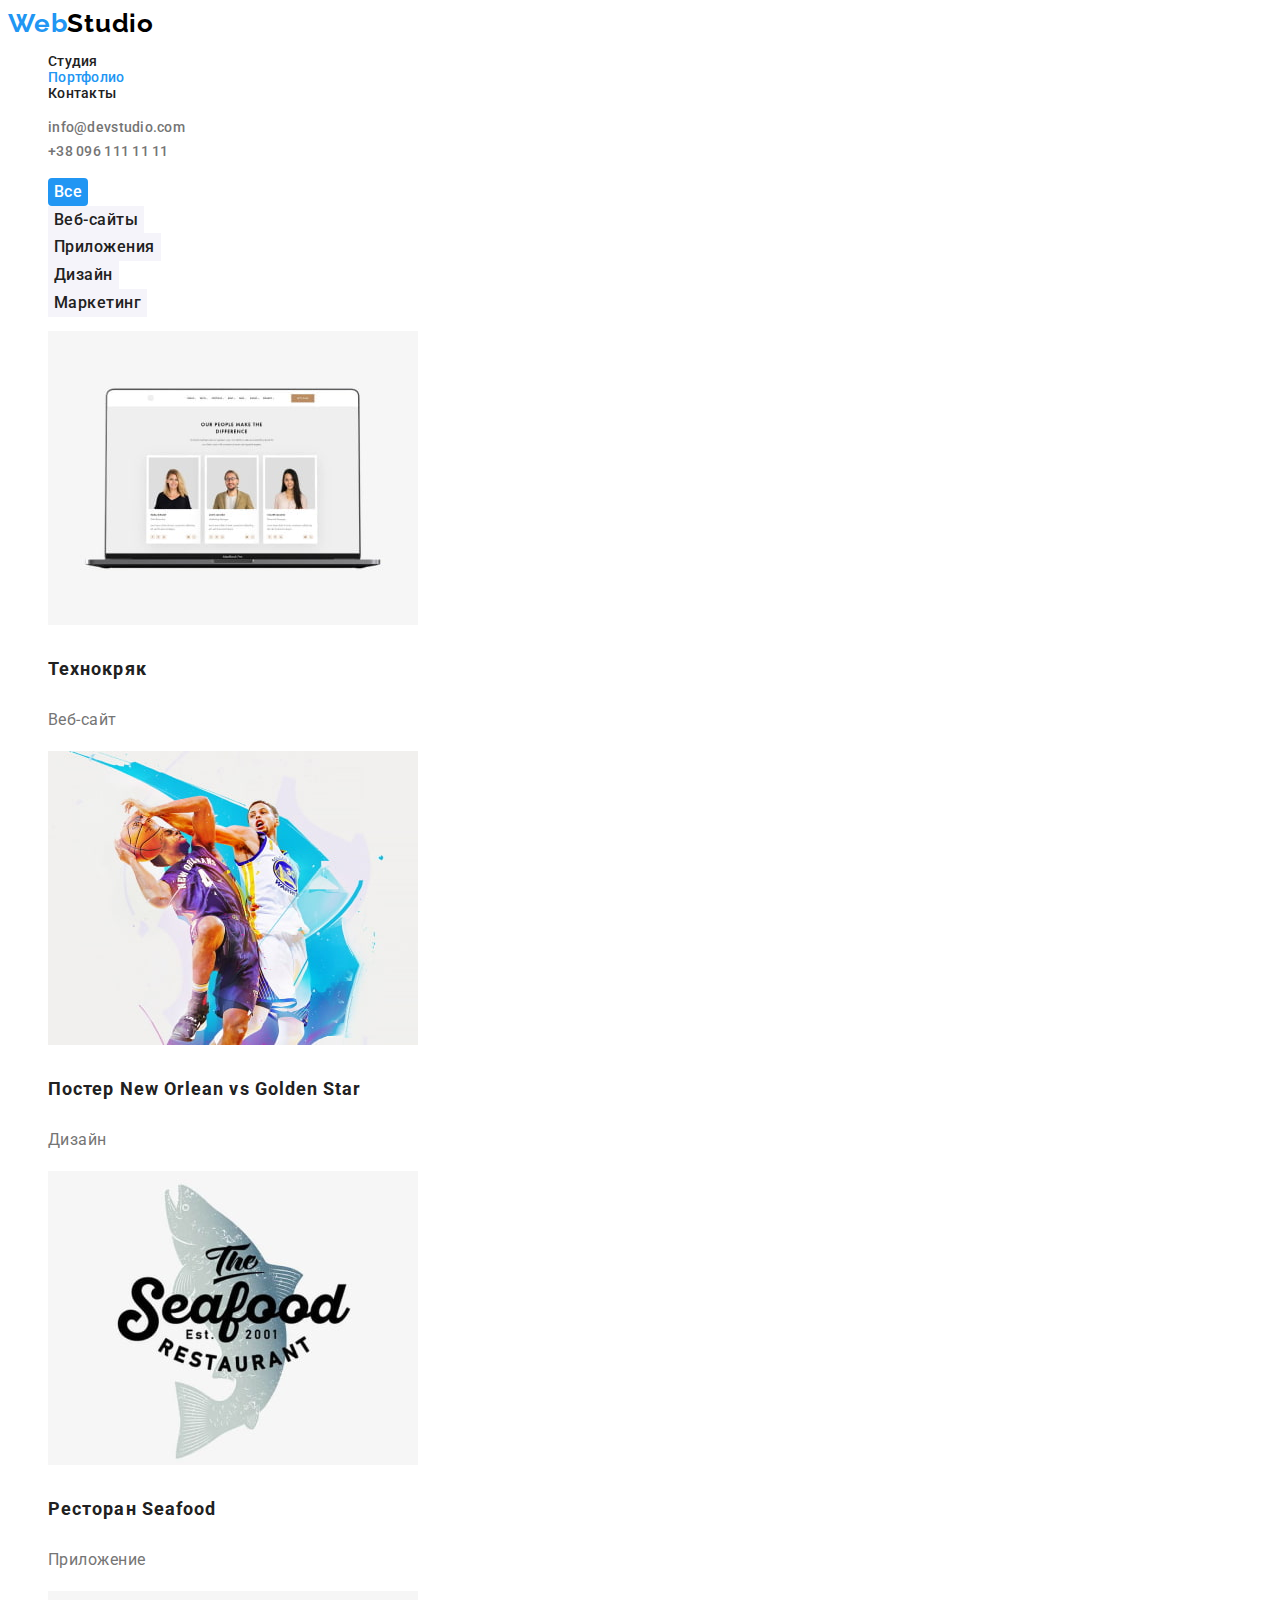
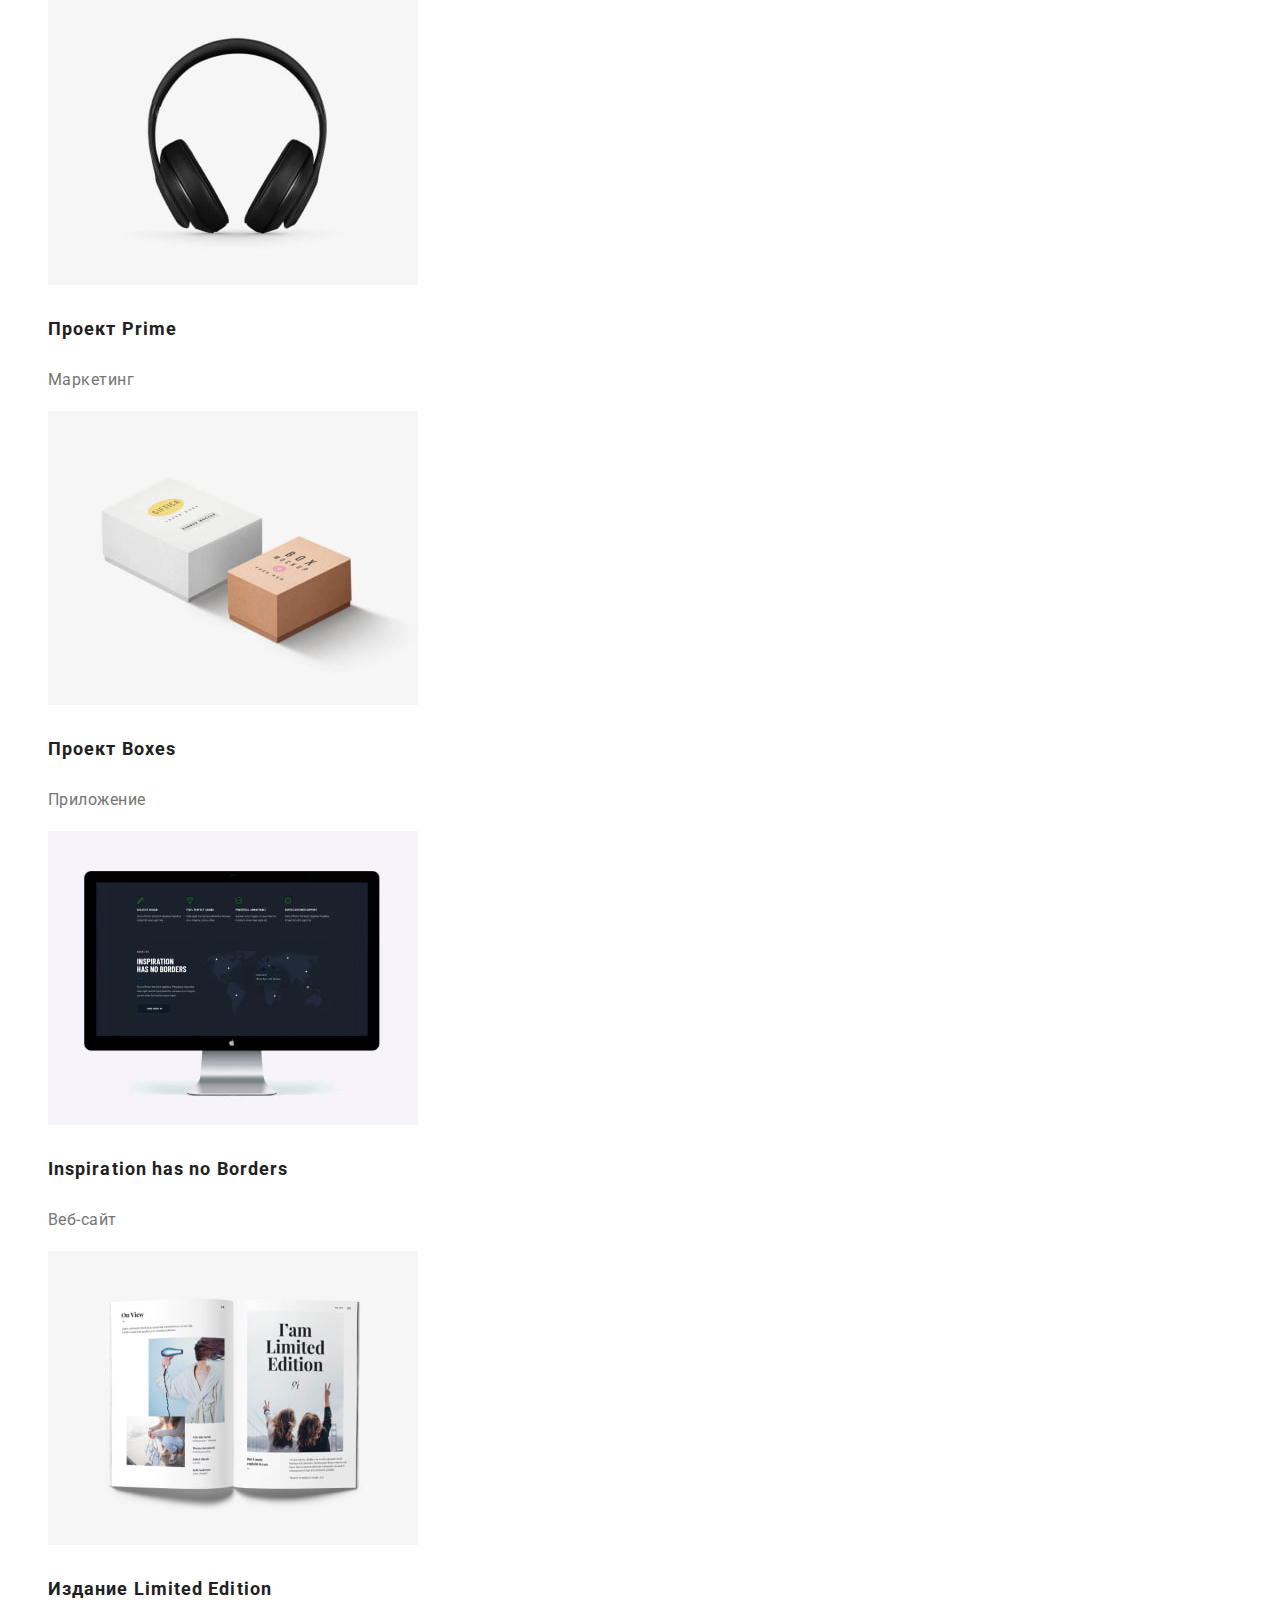
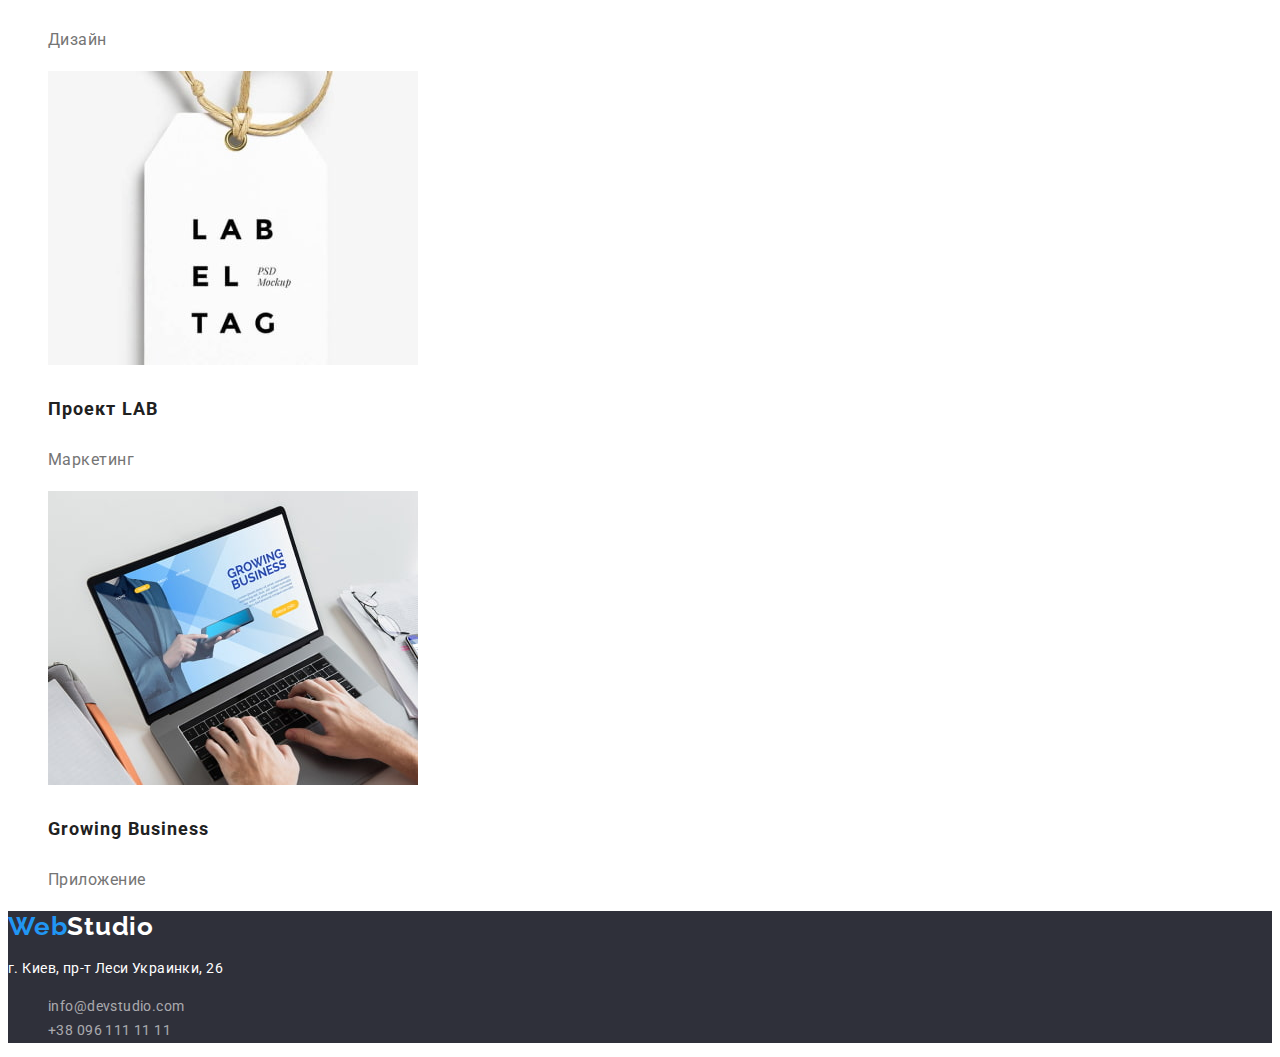
==== portfolio.html @ 09475c2e "Initial commit" ====
<!DOCTYPE html>
<html lang="ru">

<head>
    <meta charset="UTF-8" />
    <meta http-equiv="X-UA-Compatible" content="IE=edge" />
    <meta name="viewport" content="width=device-width, initial-scale=1.0" />
    <title>Portfolio</title>
    <link rel="preconnect" href="https://fonts.googleapis.com">
    <link rel="preconnect" href="https://fonts.gstatic.com" crossorigin>
    <link
        href="https://fonts.googleapis.com/css2?family=Raleway:wght@700&family=Roboto:wght@400;500;700;900&display=swap"
        rel="stylesheet">
    <link rel="stylesheet" href="./css/styles.css" />
</head>

<body>
    <!--Шапка-->
    <!--Шапка-->
    <header class="header">
        <a class="logo" href="./index.html">Web<span class="link logo-link">Studio</span> </a>
        <nav class="main-nav">
            <ul class="nav-list">
                <li class="item">
                    <a href="./index.html" class="nav-link"><span class="nav-link">Студия</span></a>
                </li>
                <li class="item"><a href="./portfolio.html" class="current nav-link">Портфолио</a></li>
                <li class="item"><a href="#address" class="link nav-link">Контакты</a></li>
            </ul>
        </nav>
        <ul class="contact-list">
            <li class="item">
                <a href="mailto:info@devstudio.com" class="mail link">info@devstudio.com</a>
            </li>
            <li class="item"><a href="tel:+380961111111" class="phone link">+38 096 111 11 11</a></li>
        </ul>
    </header>
    <main>
        <section>
            <h1 hidden>Наши проекты</h1>
            <ul>
                <li class="item"><button type="button" class="button-act button">Все</button></li>
                <li class="item"><button type="button" class="button">Веб-сайты</button></li>
                <li class="item"><button type="button" class="button">Приложения</button></li>
                <li class="item"><button type="button" class="button">Дизайн</button></li>
                <li class="item"><button type="button" class="button">Маркетинг</button></li>
            </ul>
            <ul>
                <li class="item">
                    <a href="" class="link"><img src="./images/portfolio/laptopcard1.jpg" alt="открытый ноутбук"
                            width="370" height="294" />
                        <h3 class="subject">Технокряк</h3>
                        <p class="desc">Веб-сайт</p>
                    </a>
                </li>
                <li class="item">
                    <a href="" class="link"><img src="./images/portfolio/bascket2.jpg" alt="два баскетболиста"
                            width="370" height="294" />
                        <h3 lang="en" class="subject"><span lang="ru">Постер</span> New Orlean vs Golden Star</h3>
                        <p class="desc">Дизайн</p>
                    </a>
                </li>
                <li class="item">
                    <a href="" class="link"><img src="./images/portfolio/seafood3.jpg" alt="логотип ресторана"
                            width="370" height="294" />
                        <h3 class="subject">Ресторан <span lang="en">Seafood</span></h3>
                        <p class="desc">Приложение</p>
                    </a>
                </li>
                <li class="item">
                    <a href="" class="link"><img src="./images/portfolio/headphones4.jpg" alt="черные наушники"
                            width="370" height="294" />
                        <h3 class="subject">Проект Prime</h3>
                        <p class="desc">Маркетинг</p>
                    </a>
                </li>
                <li class="item">
                    <a href="" class="link"><img src="./images/portfolio/box5.jpg" alt=" две посылки" width="370"
                            height="294" />
                        <h3 class="subject">Проект <span lang="en">Boxes</span></h3>
                        <p class="desc">Приложение</p>
                    </a>
                </li>
                <li class="item">
                    <a href="" class="link"><img src="./images/portfolio/inspiration6.jpg" alt=" монитор епл"
                            width="370" height="294" />
                        <h3 lang="en" class="subject">Inspiration has no Borders</h3>
                        <p class="desc">Веб-сайт</p>
                    </a>
                </li>
                <li class="item">
                    <a href="" class="link"><img src="./images/portfolio/book7.jpg" alt="открытая книжка" width="370"
                            height="294" />
                        <h3 class="subject">Издание <span lang="en">Limited Edition</span></h3>
                        <p class="desc">Дизайн</p>
                    </a>
                </li>
                <li class="item">
                    <a href="" class="link"><img src="./images/portfolio/labtag8.jpg" alt="бирка ЛАБ" width="370"
                            height="294" />
                        <h3 class="subject">Проект LAB</h3>
                        <p class="desc">Маркетинг</p>
                    </a>
                </li>
                <li class="item">
                    <a href="" class="link"><img src="./images/portfolio/crowing9.jpg"
                            alt="человек печатает на ноутбуке" width="370" height="294" />
                        <h3 lang="en" class="subject">Growing Business</h3>
                        <p class="desc">Приложение</p>
                    </a>
                </li>
            </ul>
        </section>
    </main>
    <!--Футер-->
    <footer class="footer">
        <a href="./index.html" class="logo">Web<span class="logo-footer">Studio</span></a>
        <address id="address">
            <p class="address">г. Киев, пр-т Леси Украинки, 26</p>
            <ul>
                <li class="item"><a href="mailto:info@devstudio.com" class="link footer-mail">info@devstudio.com</a>
                </li>
                <li class="item"><a href="tel:+380961111111" class="link footer-phone">+38 096 111 11 11</a></li>
            </ul>
        </address>
    </footer>
</body>

</html>
---- css/styles.css ----
/* color: #2196F3; */
/* color: #000000; */
/* color: #212121; */
/* white color: #FFFFFF; */
/* grey color: #757575; */
/*  background: #2F303A; */
/* footer color: rgba(255, 255, 255, 0.6); */
/* ROOOOTTT===== */
:root {
  --main-fotn: 'roboto', sans-serif;
  --secondary-font: 'raleway', sans-serif;
  --prymary-text-color: #757575;
  --title-text-color: #212121;
  --accent-color: #2196f3;
  --logo-color: #000000;
  --buuton-text-color: #ffffff;
  --main-bg-color: #e5e5e5;
  --secondary-bg-color: #2f303a;
  --our-team-bg-color: #f5f4fa;
}
body {
  font-family: var(--main-fotn);
  font-size: 14px;
  line-height: 1.71;
  letter-spacing: 0.03em;
  color: var(--prymary-text-color);
}

.link,
.nav-link {
  text-decoration: none;
  color: currentColor;
  font-family: inherit;
  font-style: normal;
}

.item {
  list-style: none;
}

/* ============Header============= */

.logo {
  font-family: var(--secondary-font);
  font-weight: 700;
  font-size: 26px;
  line-height: 1.19;
  letter-spacing: 0.03em;
  color: var(--accent-color);
  text-decoration: none;
}
.logo-link {
  color: var(--logo-color);
}

.nav-list {
  font-weight: 500;
  font-size: 14px;
  line-height: 1.14;
  letter-spacing: 0.02em;
  color: var(--title-text-color);
  list-style: none;
}

.nav-link:hover,
.nav-link:focus {
  color: var(--accent-color);
}

.current {
  color: var(--accent-color);
}

.mail {
  font-weight: 500;
  font-size: 14px;
  line-height: 1.14;
  letter-spacing: 0.02em;
  color: var(--prymary-text-color);
}
.footer-mail:hover,
.footer-mail:focus,
.mail:hover,
.mail:focus {
  color: var(--accent-color);
}

.phone {
  font-weight: 500;
  font-size: 14px;
  line-height: 1.14;
  letter-spacing: 0.02em;
  color: var(--prymary-text-color);
}
.footer-phone:hover,
.footer-phone:focus,
.phone:hover,
.phone:focus {
  color: var(--accent-color);
}
/* =================hero================ */
.hero {
  background-color: var(--secondary-bg-color);
}
.hero-title {
  color: var(--buuton-text-color);
  font-weight: 900;
  font-size: 44px;
  line-height: 1.36;
  text-align: center;
  letter-spacing: 0.06em;
  text-transform: uppercase;
}
.hero-btn,
.button,
.button-act {
  font-family: inherit;
  color: currentColor;
  cursor: pointer;
}
.hero-btn {
  background-color: var(--accent-color);
  color: var(--buuton-text-color);
  font-weight: 700;
  font-size: 16px;
  line-height: 1.88;
  display: flex;
  align-items: center;
  text-align: center;
  letter-spacing: 0.06em;
  border-radius: 4px;
  border: none;
}
.hero-btn:hover {
  background-color: #188ce8;
}
.hero-btn:focus {
  background-color: var(--accent-color);
}

/*================= Особенности============== */
.title {
  font-weight: 700;
  font-size: 14px;
  line-height: 1.14;
  letter-spacing: 0.03em;
  text-transform: uppercase;
  color: var(--title-text-color);
}
.text {
  color: var(--prymary-text-color);
}

/* ===============чем занимаемся============ */
.heading {
  font-weight: 700;
  font-size: 36px;
  line-height: 1.17;
  text-align: center;
  letter-spacing: 0.03em;
  color: var(--title-text-color);
}

/* ==============Наша команда============= */
.our-team {
  background-color: var(--our-team-bg-color);
}
.title-list {
  font-weight: 500;
  font-size: 16px;
  line-height: 1.19;
  text-align: center;
  letter-spacing: 0.03em;
  color: var(--title-text-color);
}
.text-job {
  font-size: 16px;
  line-height: 1.19;
  text-align: center;
  letter-spacing: 0.03em;
  color: var(--prymary-text-color);
}

/* Футер */
.footer {
  background-color: var(--secondary-bg-color);
}
.logo-footer {
  color: var(--buuton-text-color);
}

.address {
  color: var(--buuton-text-color);
  font-style: normal;
}

.footer-mail,
.footer-phone {
  color: rgba(255, 255, 255, 0.6);
  text-decoration: none;
}

/* ==============Портфолио кнопки=============== */

.button {
  font-weight: 500;
  font-size: 16px;
  line-height: 1.62;
  text-align: center;
  letter-spacing: 0.03em;
  color: var(--title-text-color);
  background-color: #f5f4fa;
  border-radius: inherit;
  border: inherit;
}
.button:hover,
.button:focus {
  background-color: var(--accent-color);
  color: var(--buuton-text-color);
}
.button-act {
  font-weight: 500;
  font-size: 16px;
  line-height: 1.62;
  text-align: center;
  letter-spacing: 0.03em;
  color: var(--buuton-text-color);
  background-color: #2196f3;
  border-radius: 4px;
  border: none;
}
.desc {
  font-size: 16px;
  line-height: 1.88;
  letter-spacing: 0.03em;
  color: var(--prymary-text-color);
}
.subject {
  font-weight: 700;
  font-size: 18px;
  line-height: 2;
  letter-spacing: 0.06em;
  color: var(--title-text-color);
}
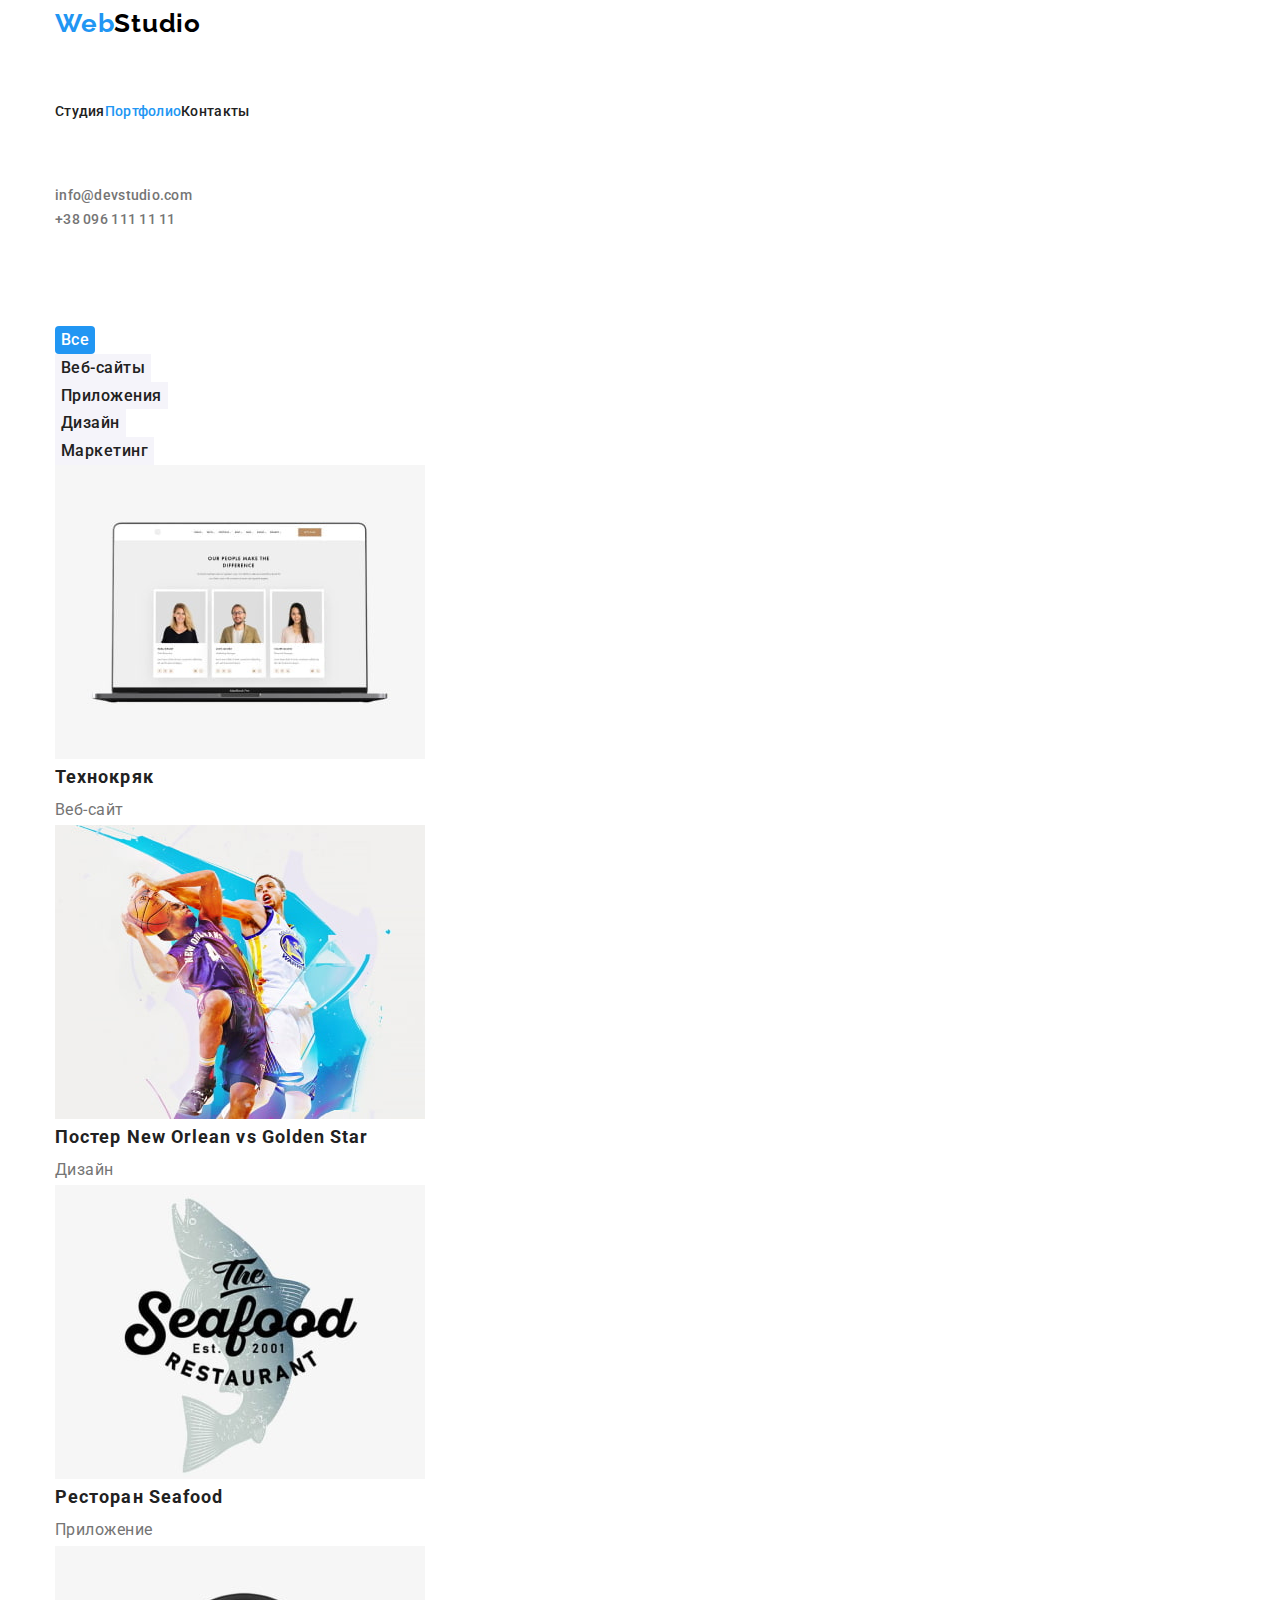
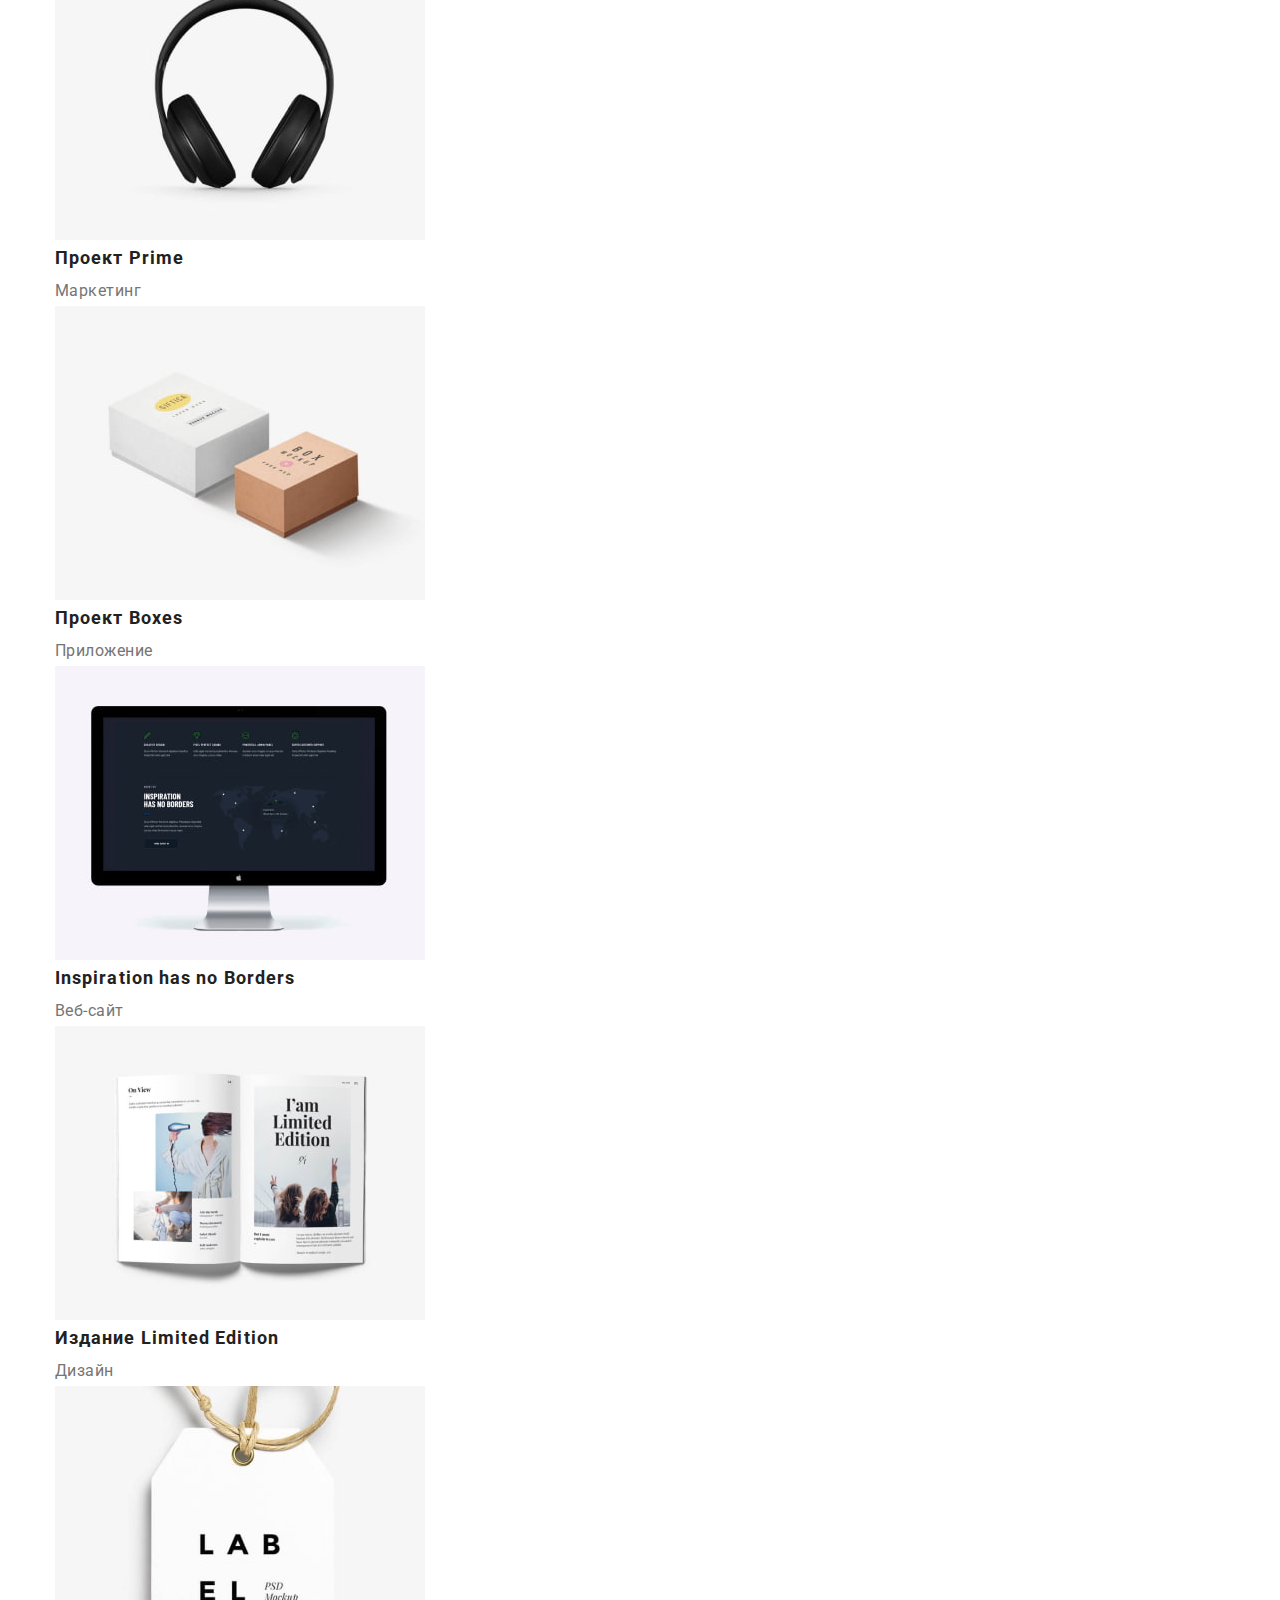
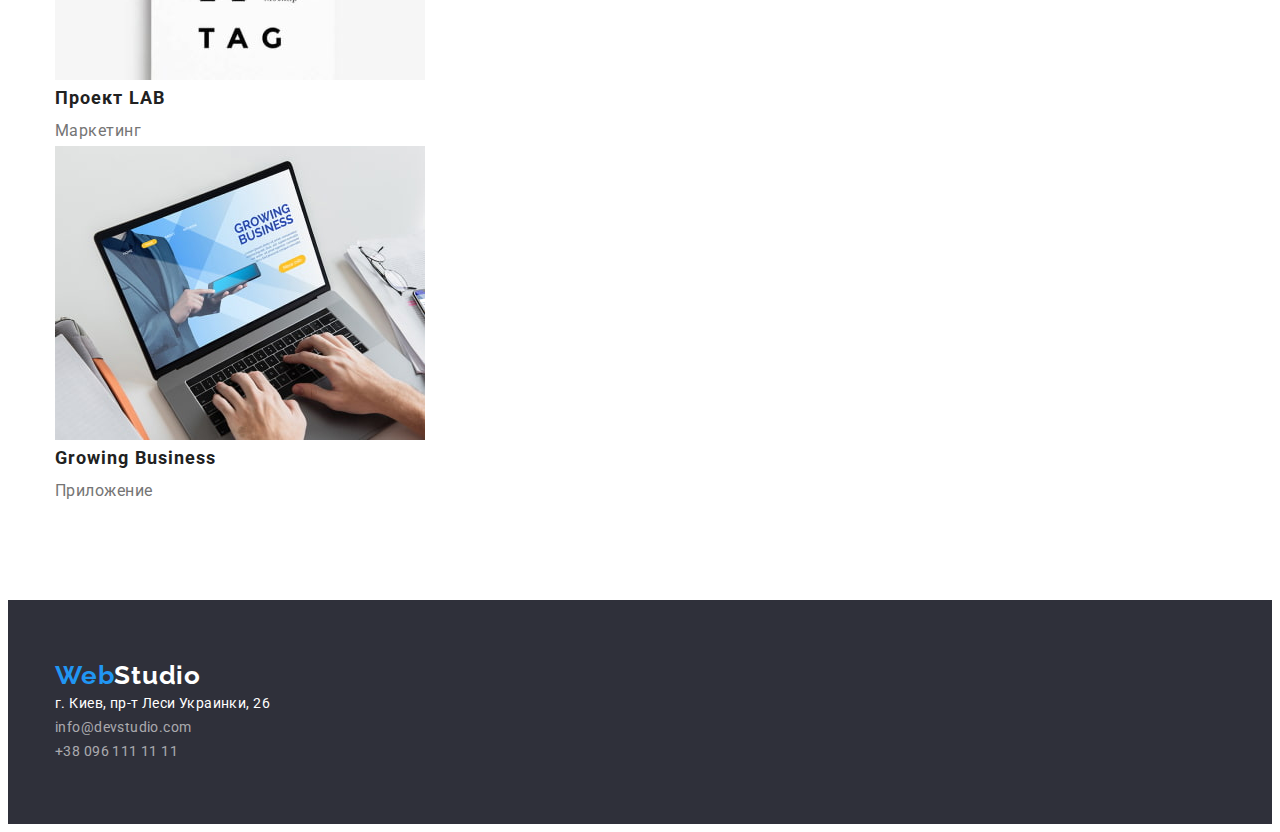
==== commit dcd3a6c7: "3дз почата" ====
--- a/portfolio.html
+++ b/portfolio.html
@@ -11,6 +11,9 @@
     <link
         href="https://fonts.googleapis.com/css2?family=Raleway:wght@700&family=Roboto:wght@400;500;700;900&display=swap"
         rel="stylesheet">
+    <link rel="stylesheet" href="https://cdnjs.cloudflare.com/ajax/libs/modern-normalize/1.1.0/modern-normalize.min.css"
+        integrity="sha512-wpPYUAdjBVSE4KJnH1VR1HeZfpl1ub8YT/NKx4PuQ5NmX2tKuGu6U/JRp5y+Y8XG2tV+wKQpNHVUX03MfMFn9Q=="
+        crossorigin="anonymous" referrerpolicy="no-referrer" />
     <link rel="stylesheet" href="./css/styles.css" />
 </head>
 
@@ -18,111 +21,117 @@
     <!--Шапка-->
     <!--Шапка-->
     <header class="header">
-        <a class="logo" href="./index.html">Web<span class="link logo-link">Studio</span> </a>
-        <nav class="main-nav">
-            <ul class="nav-list">
+        <div class="container">
+            <a class="logo" href="./index.html">Web<span class="link logo-link">Studio</span> </a>
+            <nav class="main-nav">
+                <ul class="nav-list list">
+                    <li class="item">
+                        <a href="./index.html" class="nav-link"><span class="nav-link">Студия</span></a>
+                    </li>
+                    <li class="item"><a href="./portfolio.html" class="current nav-link">Портфолио</a></li>
+                    <li class="item"><a href="#address" class="link nav-link">Контакты</a></li>
+                </ul>
+            </nav>
+            <ul class="contact-list list">
                 <li class="item">
-                    <a href="./index.html" class="nav-link"><span class="nav-link">Студия</span></a>
+                    <a href="mailto:info@devstudio.com" class="mail link">info@devstudio.com</a>
                 </li>
-                <li class="item"><a href="./portfolio.html" class="current nav-link">Портфолио</a></li>
-                <li class="item"><a href="#address" class="link nav-link">Контакты</a></li>
+                <li class="item"><a href="tel:+380961111111" class="phone link">+38 096 111 11 11</a></li>
             </ul>
-        </nav>
-        <ul class="contact-list">
-            <li class="item">
-                <a href="mailto:info@devstudio.com" class="mail link">info@devstudio.com</a>
-            </li>
-            <li class="item"><a href="tel:+380961111111" class="phone link">+38 096 111 11 11</a></li>
-        </ul>
+        </div>
     </header>
     <main>
-        <section>
-            <h1 hidden>Наши проекты</h1>
-            <ul>
-                <li class="item"><button type="button" class="button-act button">Все</button></li>
-                <li class="item"><button type="button" class="button">Веб-сайты</button></li>
-                <li class="item"><button type="button" class="button">Приложения</button></li>
-                <li class="item"><button type="button" class="button">Дизайн</button></li>
-                <li class="item"><button type="button" class="button">Маркетинг</button></li>
-            </ul>
-            <ul>
-                <li class="item">
-                    <a href="" class="link"><img src="./images/portfolio/laptopcard1.jpg" alt="открытый ноутбук"
-                            width="370" height="294" />
-                        <h3 class="subject">Технокряк</h3>
-                        <p class="desc">Веб-сайт</p>
-                    </a>
-                </li>
-                <li class="item">
-                    <a href="" class="link"><img src="./images/portfolio/bascket2.jpg" alt="два баскетболиста"
-                            width="370" height="294" />
-                        <h3 lang="en" class="subject"><span lang="ru">Постер</span> New Orlean vs Golden Star</h3>
-                        <p class="desc">Дизайн</p>
-                    </a>
-                </li>
-                <li class="item">
-                    <a href="" class="link"><img src="./images/portfolio/seafood3.jpg" alt="логотип ресторана"
-                            width="370" height="294" />
-                        <h3 class="subject">Ресторан <span lang="en">Seafood</span></h3>
-                        <p class="desc">Приложение</p>
-                    </a>
-                </li>
-                <li class="item">
-                    <a href="" class="link"><img src="./images/portfolio/headphones4.jpg" alt="черные наушники"
-                            width="370" height="294" />
-                        <h3 class="subject">Проект Prime</h3>
-                        <p class="desc">Маркетинг</p>
-                    </a>
-                </li>
-                <li class="item">
-                    <a href="" class="link"><img src="./images/portfolio/box5.jpg" alt=" две посылки" width="370"
-                            height="294" />
-                        <h3 class="subject">Проект <span lang="en">Boxes</span></h3>
-                        <p class="desc">Приложение</p>
-                    </a>
-                </li>
-                <li class="item">
-                    <a href="" class="link"><img src="./images/portfolio/inspiration6.jpg" alt=" монитор епл"
-                            width="370" height="294" />
-                        <h3 lang="en" class="subject">Inspiration has no Borders</h3>
-                        <p class="desc">Веб-сайт</p>
-                    </a>
-                </li>
-                <li class="item">
-                    <a href="" class="link"><img src="./images/portfolio/book7.jpg" alt="открытая книжка" width="370"
-                            height="294" />
-                        <h3 class="subject">Издание <span lang="en">Limited Edition</span></h3>
-                        <p class="desc">Дизайн</p>
-                    </a>
-                </li>
-                <li class="item">
-                    <a href="" class="link"><img src="./images/portfolio/labtag8.jpg" alt="бирка ЛАБ" width="370"
-                            height="294" />
-                        <h3 class="subject">Проект LAB</h3>
-                        <p class="desc">Маркетинг</p>
-                    </a>
-                </li>
-                <li class="item">
-                    <a href="" class="link"><img src="./images/portfolio/crowing9.jpg"
-                            alt="человек печатает на ноутбуке" width="370" height="294" />
-                        <h3 lang="en" class="subject">Growing Business</h3>
-                        <p class="desc">Приложение</p>
-                    </a>
-                </li>
-            </ul>
+        <section class="section">
+            <div class="container">
+                <h1 class="visually-hidden">Наши проекты</h1>
+                <ul class="list">
+                    <li class="item"><button type="button" class="button-act button">Все</button></li>
+                    <li class="item"><button type="button" class="button">Веб-сайты</button></li>
+                    <li class="item"><button type="button" class="button">Приложения</button></li>
+                    <li class="item"><button type="button" class="button">Дизайн</button></li>
+                    <li class="item"><button type="button" class="button">Маркетинг</button></li>
+                </ul>
+                <ul class="list">
+                    <li class="item">
+                        <a href="" class="link"><img src="./images/portfolio/laptopcard1.jpg" alt="открытый ноутбук"
+                                width="370" height="294" />
+                            <h3 class="subject">Технокряк</h3>
+                            <p class="desc">Веб-сайт</p>
+                        </a>
+                    </li>
+                    <li class="item">
+                        <a href="" class="link"><img src="./images/portfolio/bascket2.jpg" alt="два баскетболиста"
+                                width="370" height="294" />
+                            <h3 lang="en" class="subject"><span lang="ru">Постер</span> New Orlean vs Golden Star</h3>
+                            <p class="desc">Дизайн</p>
+                        </a>
+                    </li>
+                    <li class="item">
+                        <a href="" class="link"><img src="./images/portfolio/seafood3.jpg" alt="логотип ресторана"
+                                width="370" height="294" />
+                            <h3 class="subject">Ресторан <span lang="en">Seafood</span></h3>
+                            <p class="desc">Приложение</p>
+                        </a>
+                    </li>
+                    <li class="item">
+                        <a href="" class="link"><img src="./images/portfolio/headphones4.jpg" alt="черные наушники"
+                                width="370" height="294" />
+                            <h3 class="subject">Проект Prime</h3>
+                            <p class="desc">Маркетинг</p>
+                        </a>
+                    </li>
+                    <li class="item">
+                        <a href="" class="link"><img src="./images/portfolio/box5.jpg" alt=" две посылки" width="370"
+                                height="294" />
+                            <h3 class="subject">Проект <span lang="en">Boxes</span></h3>
+                            <p class="desc">Приложение</p>
+                        </a>
+                    </li>
+                    <li class="item">
+                        <a href="" class="link"><img src="./images/portfolio/inspiration6.jpg" alt=" монитор епл"
+                                width="370" height="294" />
+                            <h3 lang="en" class="subject">Inspiration has no Borders</h3>
+                            <p class="desc">Веб-сайт</p>
+                        </a>
+                    </li>
+                    <li class="item">
+                        <a href="" class="link"><img src="./images/portfolio/book7.jpg" alt="открытая книжка"
+                                width="370" height="294" />
+                            <h3 class="subject">Издание <span lang="en">Limited Edition</span></h3>
+                            <p class="desc">Дизайн</p>
+                        </a>
+                    </li>
+                    <li class="item">
+                        <a href="" class="link"><img src="./images/portfolio/labtag8.jpg" alt="бирка ЛАБ" width="370"
+                                height="294" />
+                            <h3 class="subject">Проект LAB</h3>
+                            <p class="desc">Маркетинг</p>
+                        </a>
+                    </li>
+                    <li class="item">
+                        <a href="" class="link"><img src="./images/portfolio/crowing9.jpg"
+                                alt="человек печатает на ноутбуке" width="370" height="294" />
+                            <h3 lang="en" class="subject">Growing Business</h3>
+                            <p class="desc">Приложение</p>
+                        </a>
+                    </li>
+                </ul>
+            </div>
         </section>
     </main>
     <!--Футер-->
     <footer class="footer">
-        <a href="./index.html" class="logo">Web<span class="logo-footer">Studio</span></a>
-        <address id="address">
-            <p class="address">г. Киев, пр-т Леси Украинки, 26</p>
-            <ul>
-                <li class="item"><a href="mailto:info@devstudio.com" class="link footer-mail">info@devstudio.com</a>
-                </li>
-                <li class="item"><a href="tel:+380961111111" class="link footer-phone">+38 096 111 11 11</a></li>
-            </ul>
-        </address>
+        <div class="container">
+            <a href="./index.html" class="logo">Web<span class="logo-footer">Studio</span></a>
+            <address id="address">
+                <p class="address">г. Киев, пр-т Леси Украинки, 26</p>
+                <ul class="list">
+                    <li class="item"><a href="mailto:info@devstudio.com" class="link footer-mail">info@devstudio.com</a>
+                    </li>
+                    <li class="item"><a href="tel:+380961111111" class="link footer-phone">+38 096 111 11 11</a></li>
+                </ul>
+            </address>
+        </div>
     </footer>
 </body>
 
--- a/css/styles.css
+++ b/css/styles.css
@@ -25,7 +25,28 @@
   letter-spacing: 0.03em;
   color: var(--prymary-text-color);
 }
-
+.visually-hidden {
+  position: absolute;
+  width: 1px;
+  height: 1px;
+  margin: -1px;
+  border: 0;
+  padding: 0;
+  white-space: nowrap;
+  clip-path: inset(100%);
+  clip: rect(0 0 0 0);
+  overflow: hidden;
+}
+
+*,
+*::before,
+*::after {
+  box-sizing: border-box;
+}
+.section {
+  padding-top: 94px;
+  padding-bottom: 94px;
+}
 .link,
 .nav-link {
   text-decoration: none;
@@ -34,18 +55,48 @@
   font-style: normal;
 }
 
-.item {
+.list {
   list-style: none;
-}
-
+  padding: 0;
+  margin: 0;
+}
+img {
+  display: block;
+}
+.container {
+  width: 1200px;
+
+  padding-left: 15px;
+  padding-right: 15px;
+
+  margin-left: auto;
+  margin-right: auto;
+}
+h1,
+h2,
+h3,
+h4,
+h5,
+h6,
+p,
+ul {
+  margin: 0;
+}
 /* ============Header============= */
 
+.header-container {
+  display: flex;
+  align-items: center;
+}
 .logo {
   font-family: var(--secondary-font);
   font-weight: 700;
   font-size: 26px;
   line-height: 1.19;
   letter-spacing: 0.03em;
+
+  margin-right: 93px;
+
   color: var(--accent-color);
   text-decoration: none;
 }
@@ -54,6 +105,9 @@
 }
 
 .nav-list {
+  display: flex;
+  align-items: center;
+
   font-weight: 500;
   font-size: 14px;
   line-height: 1.14;
@@ -61,6 +115,12 @@
   color: var(--title-text-color);
   list-style: none;
 }
+.navigation-item {
+  margin-right: 50px;
+}
+.navigation-item:last-child {
+  margin-right: 0;
+}
 
 .nav-link:hover,
 .nav-link:focus {
@@ -71,7 +131,22 @@
   color: var(--accent-color);
 }
 
+.nav-link {
+  display: block;
+  padding-top: 32px;
+  padding-bottom: 32px;
+}
+.contact-list {
+  margin-left: auto;
+}
+.item-nav {
+  display: inline;
+}
 .mail {
+  margin-right: 50px;
+  padding-top: 32px;
+  padding-bottom: 32px;
+
   font-weight: 500;
   font-size: 14px;
   line-height: 1.14;
@@ -86,6 +161,9 @@
 }
 
 .phone {
+  padding-top: 32px;
+  padding-bottom: 32px;
+
   font-weight: 500;
   font-size: 14px;
   line-height: 1.14;
@@ -100,9 +178,17 @@
 }
 /* =================hero================ */
 .hero {
+  display: block;
   background-color: var(--secondary-bg-color);
 }
 .hero-title {
+  width: 696px;
+  margin-left: auto;
+  margin-right: auto;
+  padding-top: 200px;
+
+  margin-bottom: 30px;
+
   color: var(--buuton-text-color);
   font-weight: 900;
   font-size: 44px;
@@ -119,6 +205,12 @@
   cursor: pointer;
 }
 .hero-btn {
+  margin-left: auto;
+  margin-right: auto;
+  padding: 10px 32px;
+  margin-bottom: 200px;
+  min-width: 200px;
+  max-width: 240px;
   background-color: var(--accent-color);
   color: var(--buuton-text-color);
   font-weight: 700;
@@ -183,6 +275,9 @@
 
 /* Футер */
 .footer {
+  padding-top: 60px;
+  padding-bottom: 60px;
+
   background-color: var(--secondary-bg-color);
 }
 .logo-footer {
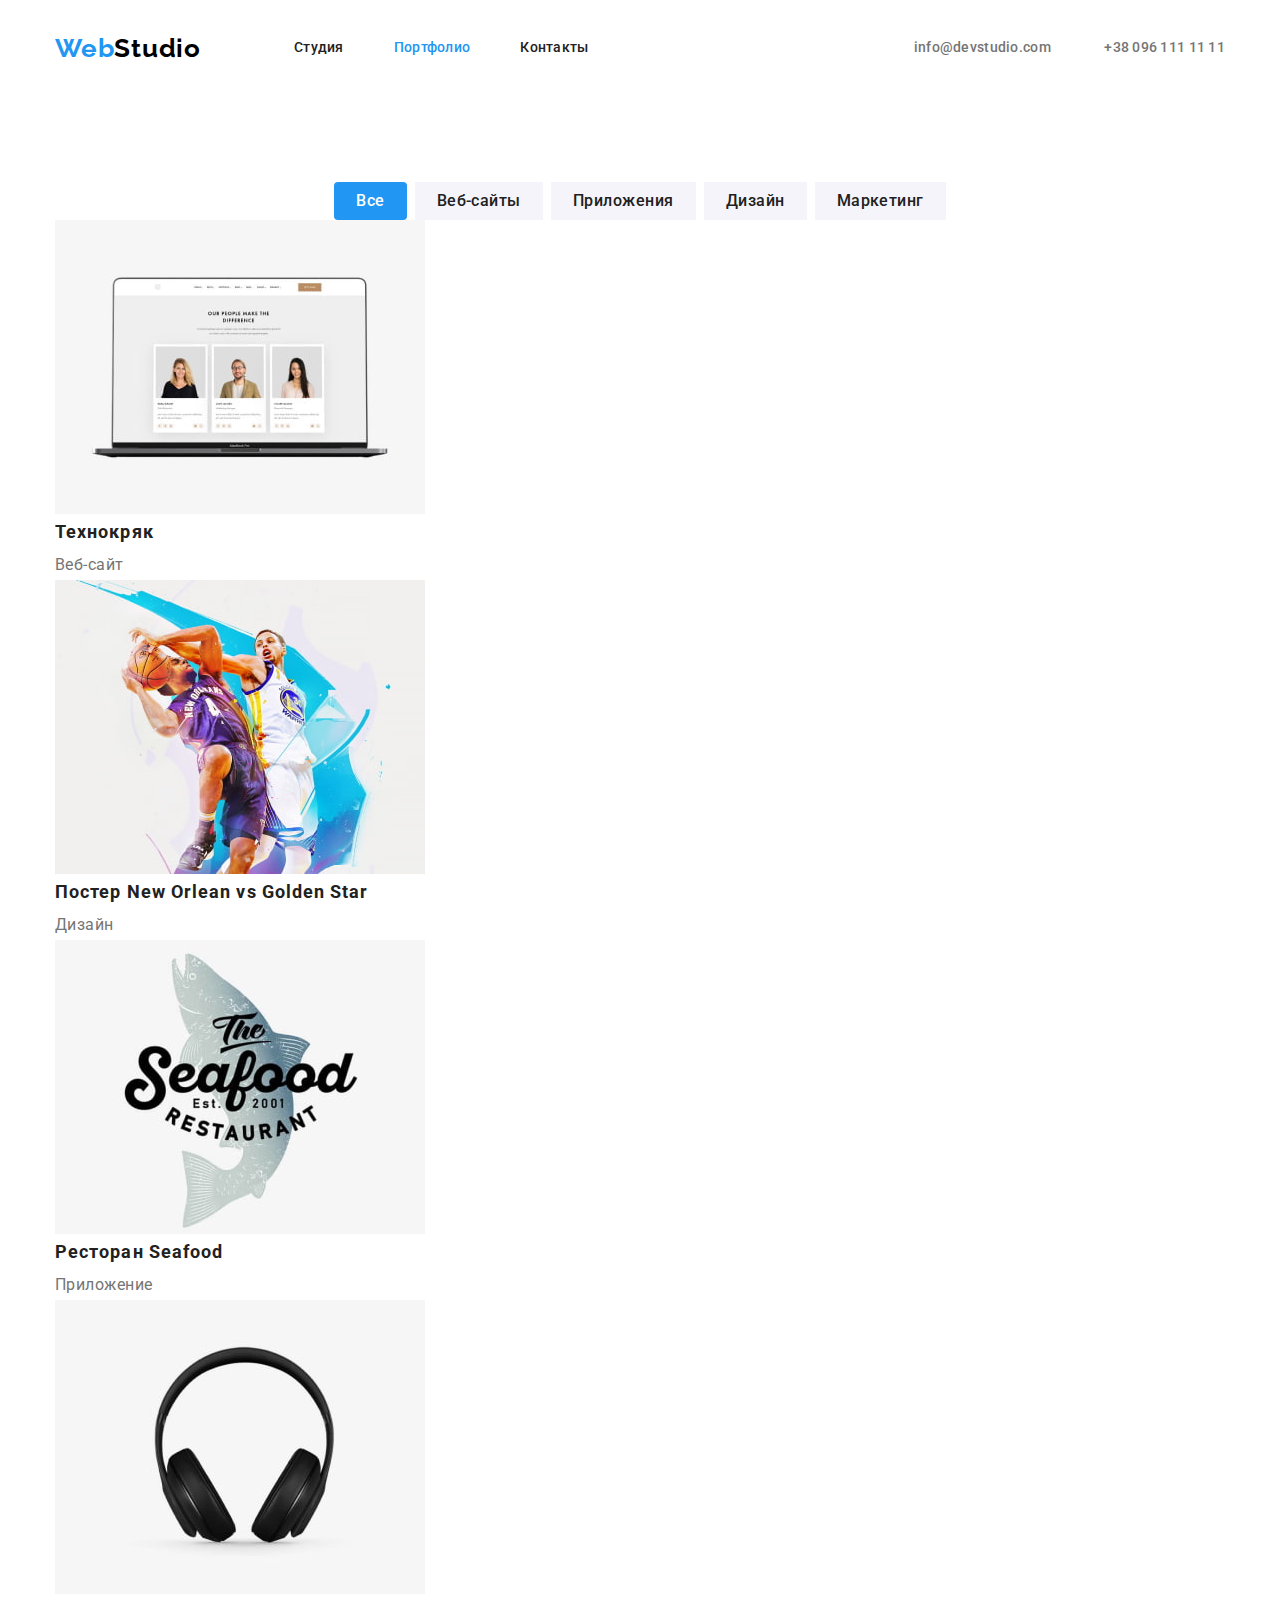
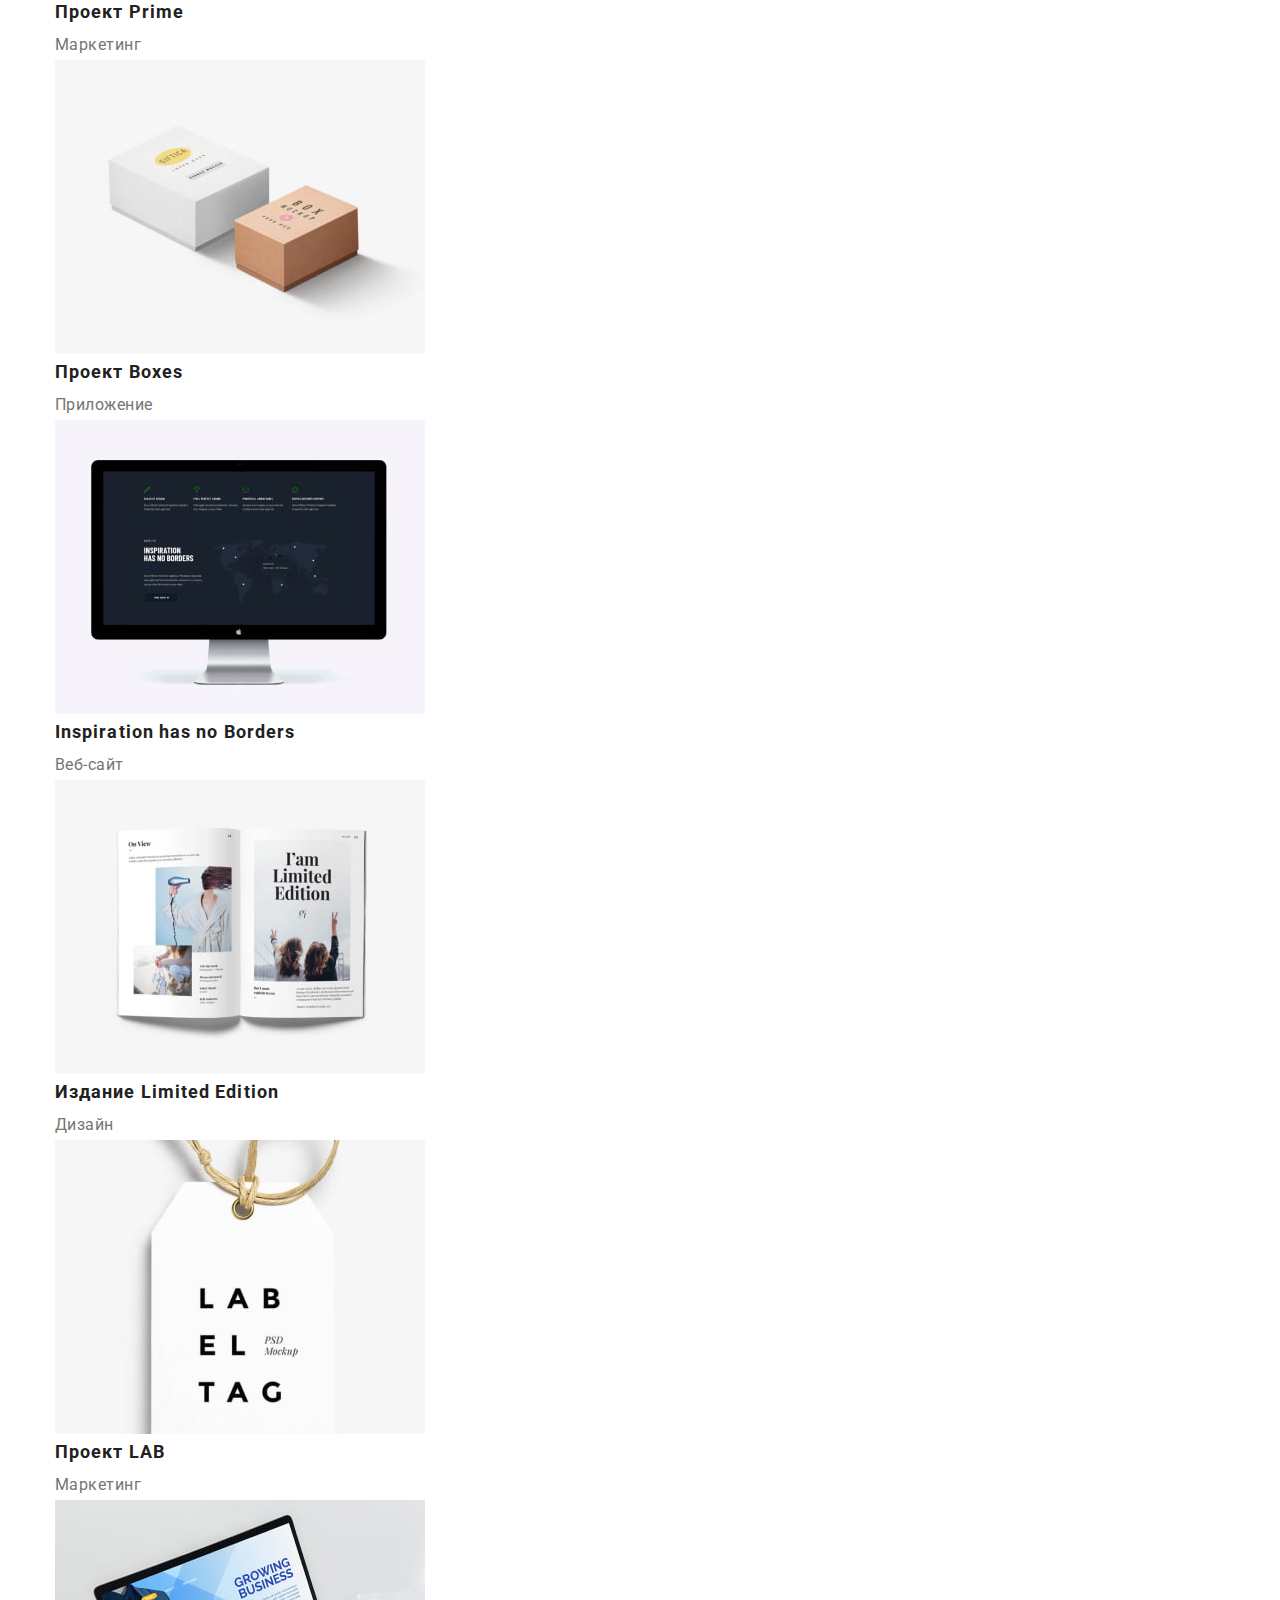
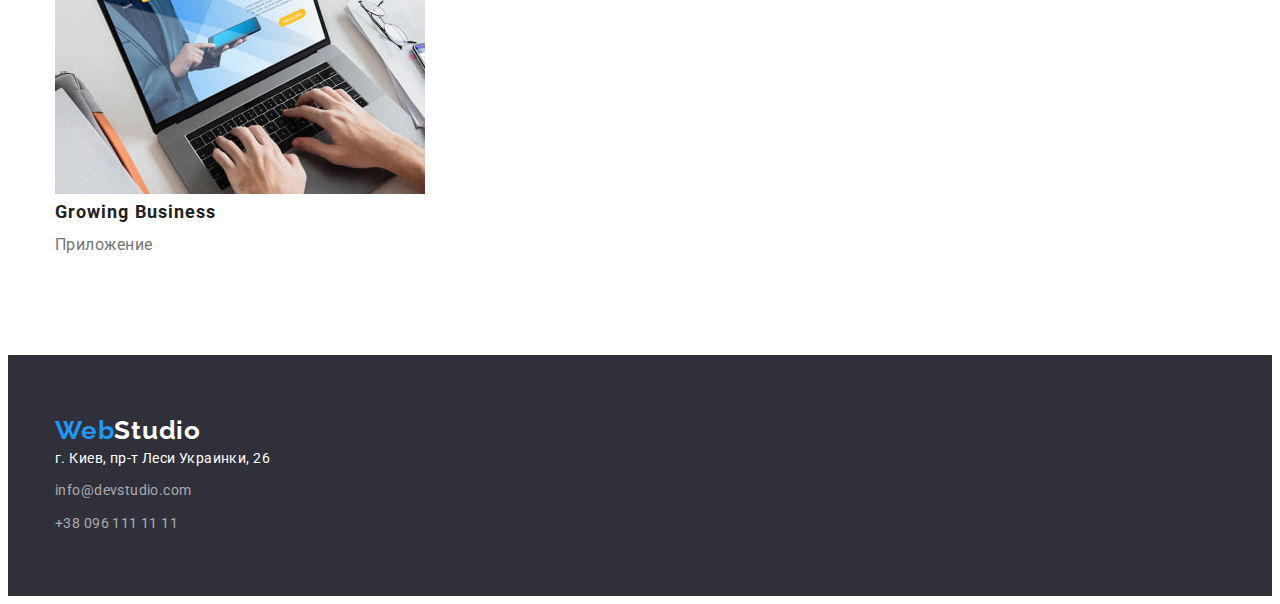
==== commit 45414336: "ДЗ3 студио готова, портфолыо почата" ====
--- a/portfolio.html
+++ b/portfolio.html
@@ -21,22 +21,23 @@
     <!--Шапка-->
     <!--Шапка-->
     <header class="header">
-        <div class="container">
+        <div class="container header-container">
             <a class="logo" href="./index.html">Web<span class="link logo-link">Studio</span> </a>
             <nav class="main-nav">
                 <ul class="nav-list list">
-                    <li class="item">
-                        <a href="./index.html" class="nav-link"><span class="nav-link">Студия</span></a>
+                    <li class="item navigation-item">
+                        <a href="./index.html" class="link nav-link">Студия</a>
                     </li>
-                    <li class="item"><a href="./portfolio.html" class="current nav-link">Портфолио</a></li>
-                    <li class="item"><a href="#address" class="link nav-link">Контакты</a></li>
+                    <li class="item navigation-item"><a href="./portfolio.html" class="current nav-link">Портфолио</a>
+                    </li>
+                    <li class="item navigation-item"><a href="#address" class="link nav-link">Контакты</a></li>
                 </ul>
             </nav>
             <ul class="contact-list list">
-                <li class="item">
+                <li class="item item-nav">
                     <a href="mailto:info@devstudio.com" class="mail link">info@devstudio.com</a>
                 </li>
-                <li class="item"><a href="tel:+380961111111" class="phone link">+38 096 111 11 11</a></li>
+                <li class="item item-nav"><a href="tel:+380961111111" class="phone link">+38 096 111 11 11</a></li>
             </ul>
         </div>
     </header>
@@ -44,12 +45,12 @@
         <section class="section">
             <div class="container">
                 <h1 class="visually-hidden">Наши проекты</h1>
-                <ul class="list">
-                    <li class="item"><button type="button" class="button-act button">Все</button></li>
-                    <li class="item"><button type="button" class="button">Веб-сайты</button></li>
-                    <li class="item"><button type="button" class="button">Приложения</button></li>
-                    <li class="item"><button type="button" class="button">Дизайн</button></li>
-                    <li class="item"><button type="button" class="button">Маркетинг</button></li>
+                <ul class="list list-projects">
+                    <li class="item item-projects"><button type="button" class="button-act button">Все</button></li>
+                    <li class="item item-projects"><button type="button" class="button">Веб-сайты</button></li>
+                    <li class="item item-projects"><button type="button" class="button">Приложения</button></li>
+                    <li class="item item-projects"><button type="button" class="button">Дизайн</button></li>
+                    <li class="item item-projects"><button type="button" class="button">Маркетинг</button></li>
                 </ul>
                 <ul class="list">
                     <li class="item">
--- a/css/styles.css
+++ b/css/styles.css
@@ -84,6 +84,7 @@
 }
 /* ============Header============= */
 
+
 .header-container {
   display: flex;
   align-items: center;
@@ -178,8 +179,9 @@
 }
 /* =================hero================ */
 .hero {
-  display: block;
-  background-color: var(--secondary-bg-color);
+  padding-top: 200px;
+  padding-bottom: 200px;
+   background-color: var(--secondary-bg-color);
 }
 .hero-title {
   width: 696px;
@@ -208,16 +210,16 @@
   margin-left: auto;
   margin-right: auto;
   padding: 10px 32px;
-  margin-bottom: 200px;
   min-width: 200px;
   max-width: 240px;
+  
   background-color: var(--accent-color);
   color: var(--buuton-text-color);
   font-weight: 700;
   font-size: 16px;
   line-height: 1.88;
   display: flex;
-  align-items: center;
+
   text-align: center;
   letter-spacing: 0.06em;
   border-radius: 4px;
@@ -231,6 +233,21 @@
 }
 
 /*================= Особенности============== */
+.particular-list {
+display: flex;
+ align-items: center;
+}
+.navi-item {
+  
+  margin-right: 30px;
+}
+.navi-item {
+  margin-right:last-child: 0;
+}
+.navi-item .title {
+  margin-bottom: 10px;
+
+}
 .title {
   font-weight: 700;
   font-size: 14px;
@@ -244,7 +261,12 @@
 }
 
 /* ===============чем занимаемся============ */
+
+.examples {
+padding-top: 0;
+}
 .heading {
+  margin-bottom: 50px;
   font-weight: 700;
   font-size: 36px;
   line-height: 1.17;
@@ -252,12 +274,36 @@
   letter-spacing: 0.03em;
   color: var(--title-text-color);
 }
-
+.examples-list {
+  display: flex;
+   align-items: center;
+}
+.examples-item
+ {
+  margin-right:30px;
+}
+.examples-item:last-child{
+margin-right: 0;
+}
 /* ==============Наша команда============= */
 .our-team {
   background-color: var(--our-team-bg-color);
 }
+.team-list{
+  display: flex;
+}
+.team-item {
+  margin-right: 30px;
+  
+}
+.team-item:last-child {
+margin-right: 0;
+}
+.img-item{
+  margin-bottom: 30px;
+}
 .title-list {
+  margin-bottom: 10px;
   font-weight: 500;
   font-size: 16px;
   line-height: 1.19;
@@ -266,6 +312,7 @@
   color: var(--title-text-color);
 }
 .text-job {
+  margin-bottom: 10px;
   font-size: 16px;
   line-height: 1.19;
   text-align: center;
@@ -280,11 +327,16 @@
 
   background-color: var(--secondary-bg-color);
 }
+.footer-link {
+  display: block;
+  margin-bottom: 20px;
+}
 .logo-footer {
   color: var(--buuton-text-color);
 }
 
 .address {
+  margin-bottom: 9px;
   color: var(--buuton-text-color);
   font-style: normal;
 }
@@ -294,10 +346,21 @@
   color: rgba(255, 255, 255, 0.6);
   text-decoration: none;
 }
-
+.footer-mail{
+  display: block;
+   margin-bottom: 9px;
+}
 /* ==============Портфолио кнопки=============== */
 
+.list-projects{
+  display: flex;
+  align-items: center;
+justify-content: center;
+
+}
 .button {
+  padding: 6px 22px;
+  
   font-weight: 500;
   font-size: 16px;
   line-height: 1.62;
@@ -307,6 +370,13 @@
   background-color: #f5f4fa;
   border-radius: inherit;
   border: inherit;
+}
+.item-projects{
+margin-right: 8px;
+}
+
+.item-projects:last-child{
+margin-right: 0;
 }
 .button:hover,
 .button:focus {
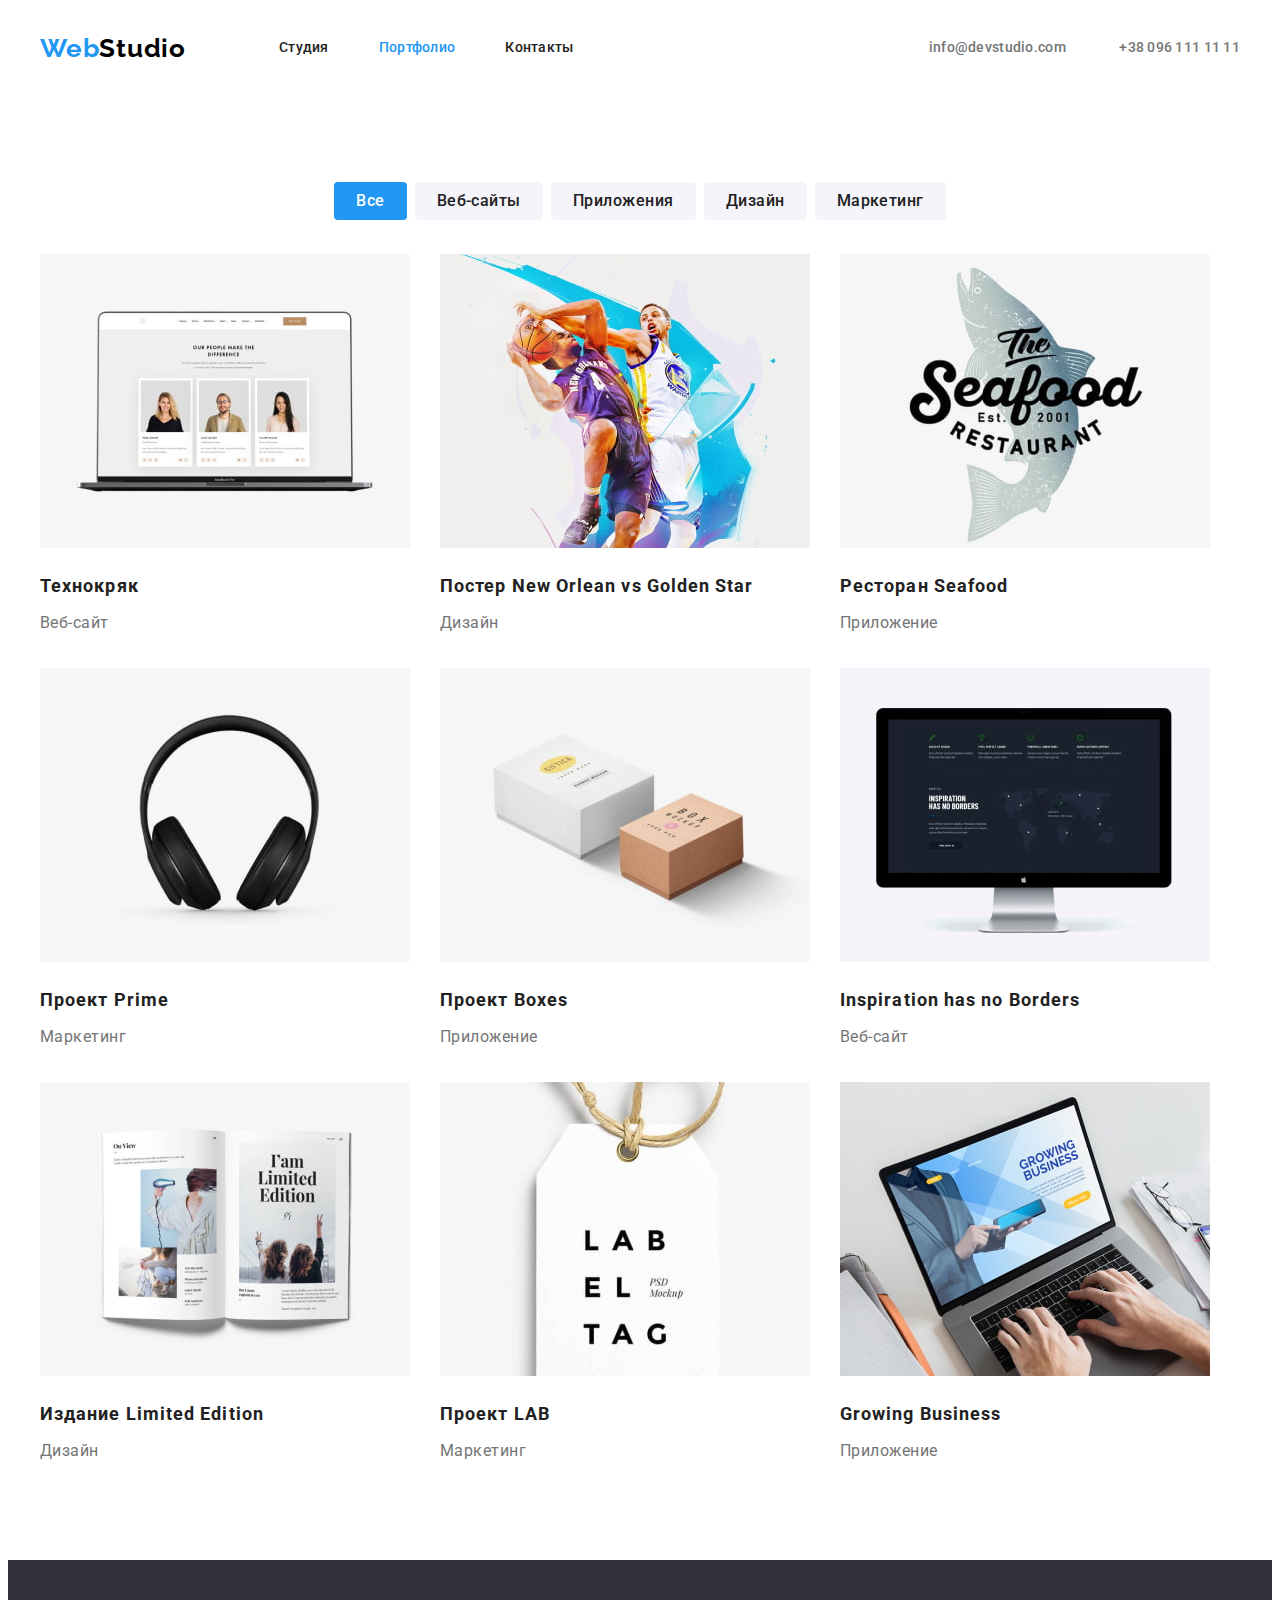
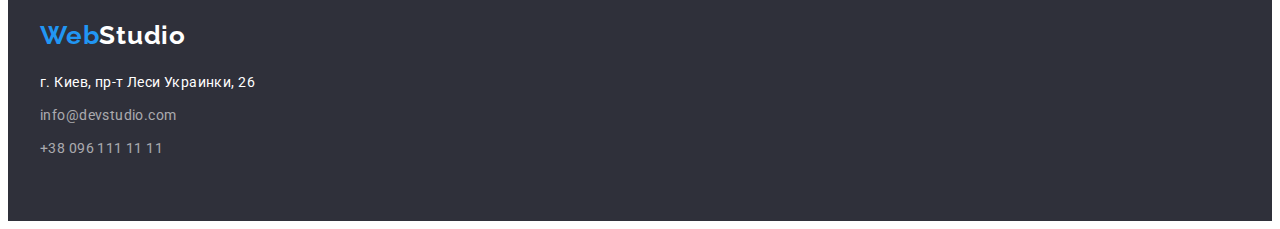
==== commit 76721f90: "done" ====
--- a/portfolio.html
+++ b/portfolio.html
@@ -52,65 +52,65 @@
                     <li class="item item-projects"><button type="button" class="button">Дизайн</button></li>
                     <li class="item item-projects"><button type="button" class="button">Маркетинг</button></li>
                 </ul>
-                <ul class="list">
-                    <li class="item">
-                        <a href="" class="link"><img src="./images/portfolio/laptopcard1.jpg" alt="открытый ноутбук"
-                                width="370" height="294" />
+                <ul class="list work-list">
+                    <li class="item work-item">
+                        <a href="" class="link"><img class="sub-img" src="./images/portfolio/laptopcard1.jpg"
+                                alt="открытый ноутбук" width="370" height="294" />
                             <h3 class="subject">Технокряк</h3>
                             <p class="desc">Веб-сайт</p>
                         </a>
                     </li>
-                    <li class="item">
-                        <a href="" class="link"><img src="./images/portfolio/bascket2.jpg" alt="два баскетболиста"
-                                width="370" height="294" />
+                    <li class="item work-item">
+                        <a href="" class="link"><img class="sub-img" src="./images/portfolio/bascket2.jpg"
+                                alt="два баскетболиста" width="370" height="294" />
                             <h3 lang="en" class="subject"><span lang="ru">Постер</span> New Orlean vs Golden Star</h3>
                             <p class="desc">Дизайн</p>
                         </a>
                     </li>
-                    <li class="item">
-                        <a href="" class="link"><img src="./images/portfolio/seafood3.jpg" alt="логотип ресторана"
-                                width="370" height="294" />
+                    <li class="item work-item">
+                        <a href="" class="link"><img class="sub-img" src="./images/portfolio/seafood3.jpg"
+                                alt="логотип ресторана" width="370" height="294" />
                             <h3 class="subject">Ресторан <span lang="en">Seafood</span></h3>
                             <p class="desc">Приложение</p>
                         </a>
                     </li>
-                    <li class="item">
-                        <a href="" class="link"><img src="./images/portfolio/headphones4.jpg" alt="черные наушники"
-                                width="370" height="294" />
+                    <li class="item work-item">
+                        <a href="" class="link"><img class="sub-img" src="./images/portfolio/headphones4.jpg"
+                                alt="черные наушники" width="370" height="294" />
                             <h3 class="subject">Проект Prime</h3>
                             <p class="desc">Маркетинг</p>
                         </a>
                     </li>
-                    <li class="item">
-                        <a href="" class="link"><img src="./images/portfolio/box5.jpg" alt=" две посылки" width="370"
-                                height="294" />
+                    <li class="item work-item">
+                        <a href="" class="link"><img class="sub-img" src="./images/portfolio/box5.jpg"
+                                alt=" две посылки" width="370" height="294" />
                             <h3 class="subject">Проект <span lang="en">Boxes</span></h3>
                             <p class="desc">Приложение</p>
                         </a>
                     </li>
-                    <li class="item">
-                        <a href="" class="link"><img src="./images/portfolio/inspiration6.jpg" alt=" монитор епл"
-                                width="370" height="294" />
+                    <li class="item work-item">
+                        <a href="" class="link"><img class="sub-img" src="./images/portfolio/inspiration6.jpg"
+                                alt=" монитор епл" width="370" height="294" />
                             <h3 lang="en" class="subject">Inspiration has no Borders</h3>
                             <p class="desc">Веб-сайт</p>
                         </a>
                     </li>
-                    <li class="item">
-                        <a href="" class="link"><img src="./images/portfolio/book7.jpg" alt="открытая книжка"
-                                width="370" height="294" />
+                    <li class="item work-item">
+                        <a href="" class="link"><img class="sub-img" src="./images/portfolio/book7.jpg"
+                                alt="открытая книжка" width="370" height="294" />
                             <h3 class="subject">Издание <span lang="en">Limited Edition</span></h3>
                             <p class="desc">Дизайн</p>
                         </a>
                     </li>
-                    <li class="item">
-                        <a href="" class="link"><img src="./images/portfolio/labtag8.jpg" alt="бирка ЛАБ" width="370"
-                                height="294" />
+                    <li class="item work-item">
+                        <a href="" class="link"><img class="sub-img" src="./images/portfolio/labtag8.jpg"
+                                alt="бирка ЛАБ" width="370" height="294" />
                             <h3 class="subject">Проект LAB</h3>
                             <p class="desc">Маркетинг</p>
                         </a>
                     </li>
-                    <li class="item">
-                        <a href="" class="link"><img src="./images/portfolio/crowing9.jpg"
+                    <li class="item work-item">
+                        <a href="" class="link"><img class="sub-img" src="./images/portfolio/crowing9.jpg"
                                 alt="человек печатает на ноутбуке" width="370" height="294" />
                             <h3 lang="en" class="subject">Growing Business</h3>
                             <p class="desc">Приложение</p>
@@ -123,7 +123,7 @@
     <!--Футер-->
     <footer class="footer">
         <div class="container">
-            <a href="./index.html" class="logo">Web<span class="logo-footer">Studio</span></a>
+            <a href="./index.html" class="logo footer-link">Web<span class="logo-footer">Studio</span></a>
             <address id="address">
                 <p class="address">г. Киев, пр-т Леси Украинки, 26</p>
                 <ul class="list">
--- a/css/styles.css
+++ b/css/styles.css
@@ -1,11 +1,3 @@
-/* color: #2196F3; */
-/* color: #000000; */
-/* color: #212121; */
-/* white color: #FFFFFF; */
-/* grey color: #757575; */
-/*  background: #2F303A; */
-/* footer color: rgba(255, 255, 255, 0.6); */
-/* ROOOOTTT===== */
 :root {
   --main-fotn: 'roboto', sans-serif;
   --secondary-font: 'raleway', sans-serif;
@@ -38,11 +30,6 @@
   overflow: hidden;
 }
 
-*,
-*::before,
-*::after {
-  box-sizing: border-box;
-}
 .section {
   padding-top: 94px;
   padding-bottom: 94px;
@@ -62,15 +49,6 @@
 }
 img {
   display: block;
-}
-.container {
-  width: 1200px;
-
-  padding-left: 15px;
-  padding-right: 15px;
-
-  margin-left: auto;
-  margin-right: auto;
 }
 h1,
 h2,
@@ -82,8 +60,17 @@
 ul {
   margin: 0;
 }
+.container {
+  width: 1200px;
+
+  padding-left: 15px;
+  padding-right: 15px;
+
+  margin-left: auto;
+  margin-right: auto;
+}
+
 /* ============Header============= */
-
 
 .header-container {
   display: flex;
@@ -181,13 +168,12 @@
 .hero {
   padding-top: 200px;
   padding-bottom: 200px;
-   background-color: var(--secondary-bg-color);
+  background-color: var(--secondary-bg-color);
 }
 .hero-title {
   width: 696px;
   margin-left: auto;
   margin-right: auto;
-  padding-top: 200px;
 
   margin-bottom: 30px;
 
@@ -207,18 +193,18 @@
   cursor: pointer;
 }
 .hero-btn {
+  display: block;
   margin-left: auto;
   margin-right: auto;
   padding: 10px 32px;
   min-width: 200px;
   max-width: 240px;
-  
+
   background-color: var(--accent-color);
   color: var(--buuton-text-color);
   font-weight: 700;
   font-size: 16px;
   line-height: 1.88;
-  display: flex;
 
   text-align: center;
   letter-spacing: 0.06em;
@@ -233,20 +219,20 @@
 }
 
 /*================= Особенности============== */
+
 .particular-list {
-display: flex;
- align-items: center;
+  display: flex;
+  align-items: center;
 }
 .navi-item {
-  
+  width: 270px;
   margin-right: 30px;
 }
-.navi-item {
-  margin-right:last-child: 0;
+.navi-item:last-child {
+  margin-right: 0;
 }
 .navi-item .title {
   margin-bottom: 10px;
-
 }
 .title {
   font-weight: 700;
@@ -263,7 +249,7 @@
 /* ===============чем занимаемся============ */
 
 .examples {
-padding-top: 0;
+  padding-top: 0;
 }
 .heading {
   margin-bottom: 50px;
@@ -276,30 +262,30 @@
 }
 .examples-list {
   display: flex;
-   align-items: center;
-}
-.examples-item
- {
-  margin-right:30px;
-}
-.examples-item:last-child{
-margin-right: 0;
+  align-items: center;
+}
+
+.examples-item {
+  margin-right: 30px;
+}
+.examples-item:last-child {
+  margin-right: 0;
 }
 /* ==============Наша команда============= */
+
 .our-team {
   background-color: var(--our-team-bg-color);
 }
-.team-list{
+.team-list {
   display: flex;
 }
 .team-item {
   margin-right: 30px;
-  
 }
 .team-item:last-child {
-margin-right: 0;
-}
-.img-item{
+  margin-right: 0;
+}
+.img-item {
   margin-bottom: 30px;
 }
 .title-list {
@@ -346,21 +332,21 @@
   color: rgba(255, 255, 255, 0.6);
   text-decoration: none;
 }
-.footer-mail{
+.footer-mail {
   display: block;
-   margin-bottom: 9px;
+  margin-bottom: 9px;
 }
 /* ==============Портфолио кнопки=============== */
 
-.list-projects{
-  display: flex;
-  align-items: center;
-justify-content: center;
-
+.list-projects {
+  display: flex;
+  align-items: center;
+  justify-content: center;
 }
 .button {
   padding: 6px 22px;
-  
+  border-radius: 4px;
+
   font-weight: 500;
   font-size: 16px;
   line-height: 1.62;
@@ -368,15 +354,16 @@
   letter-spacing: 0.03em;
   color: var(--title-text-color);
   background-color: #f5f4fa;
-  border-radius: inherit;
-  border: inherit;
-}
-.item-projects{
-margin-right: 8px;
-}
-
-.item-projects:last-child{
-margin-right: 0;
+
+  border: transparent;
+}
+.item-projects {
+  margin-right: 8px;
+  margin-bottom: 34px;
+}
+
+.item-projects:last-child {
+  margin-right: 0;
 }
 .button:hover,
 .button:focus {
@@ -394,6 +381,22 @@
   border-radius: 4px;
   border: none;
 }
+.work-list {
+  display: flex;
+  align-items: center;
+  flex-wrap: wrap;
+}
+.work-item {
+  max-width: 370px;
+  margin-right: 30px;
+  margin-bottom: 30px;
+}
+.work-item:nth-child(3n) {
+  margin-right: 0;
+}
+.work-item:nth-last-child(-n + 3) {
+  margin-bottom: 0;
+}
 .desc {
   font-size: 16px;
   line-height: 1.88;
@@ -401,9 +404,13 @@
   color: var(--prymary-text-color);
 }
 .subject {
+  margin-bottom: 4px;
   font-weight: 700;
   font-size: 18px;
   line-height: 2;
   letter-spacing: 0.06em;
   color: var(--title-text-color);
 }
+.sub-img {
+  margin-bottom: 20px;
+}
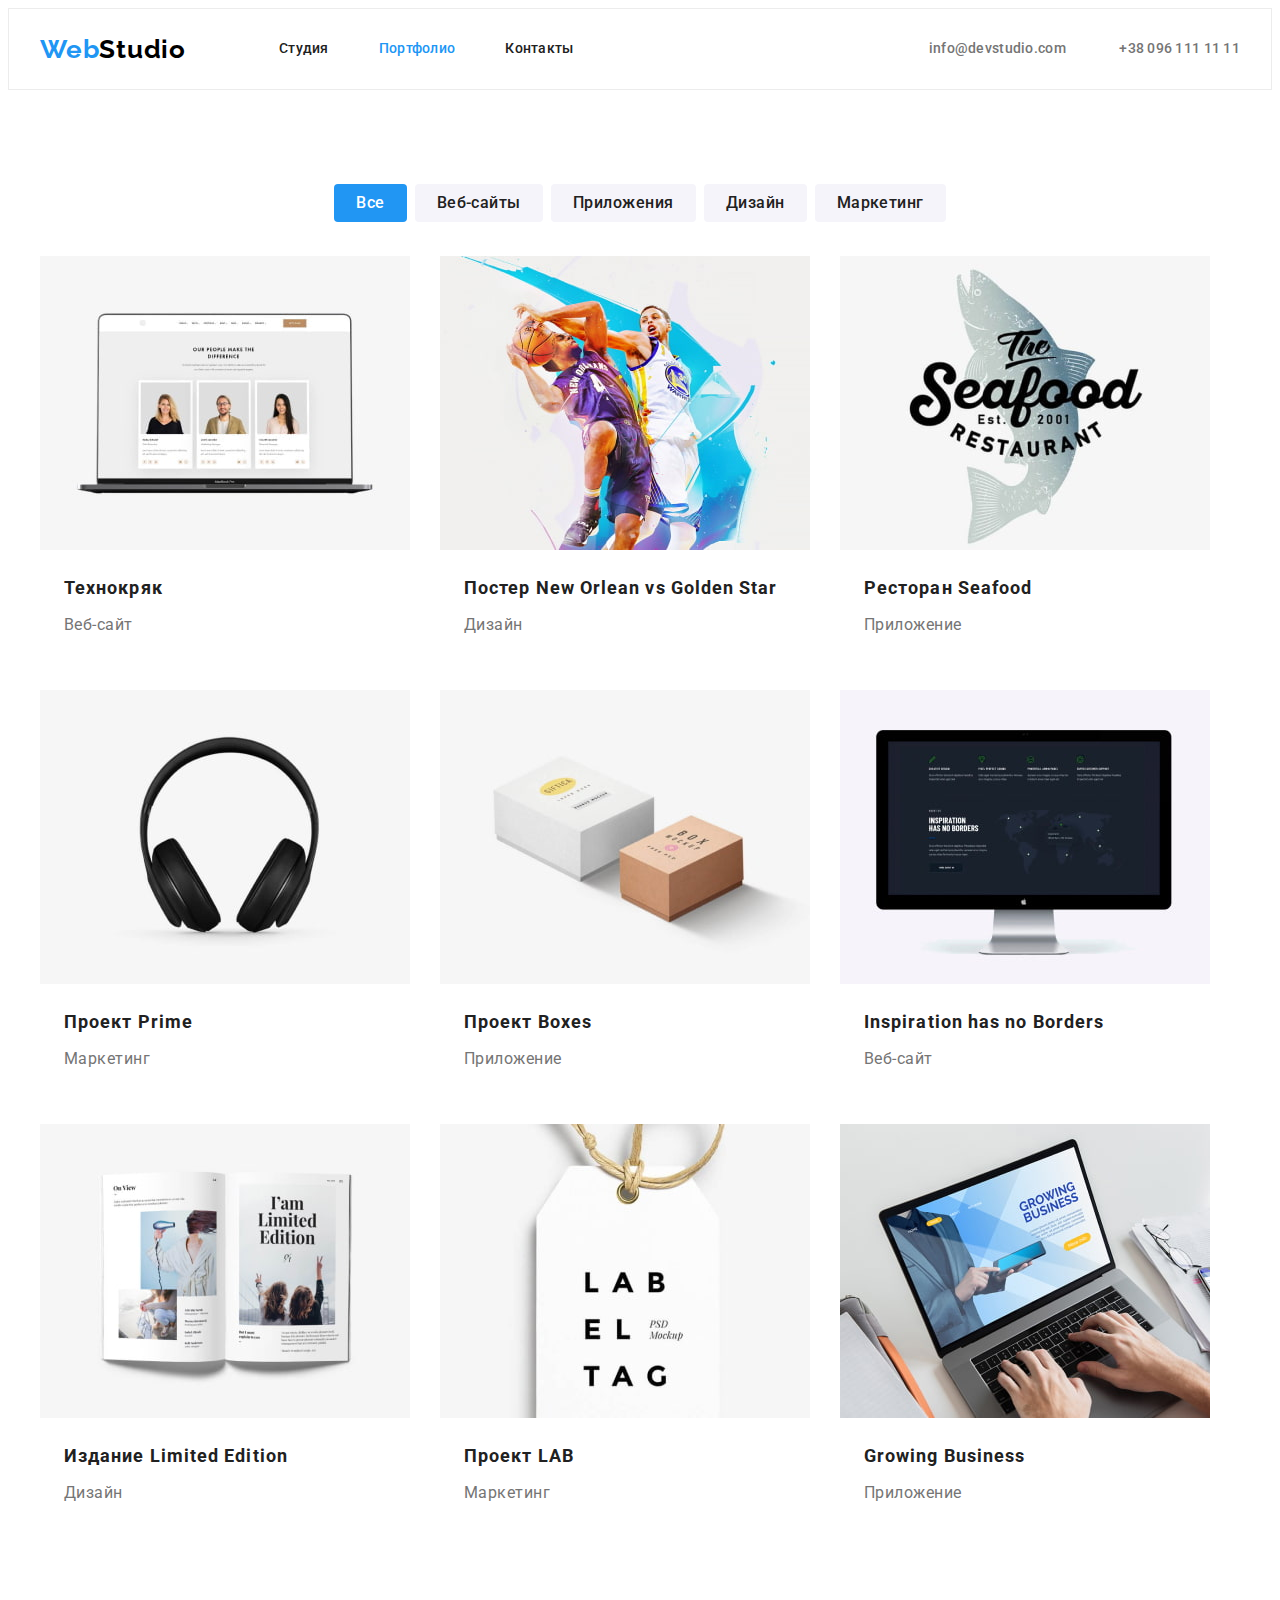
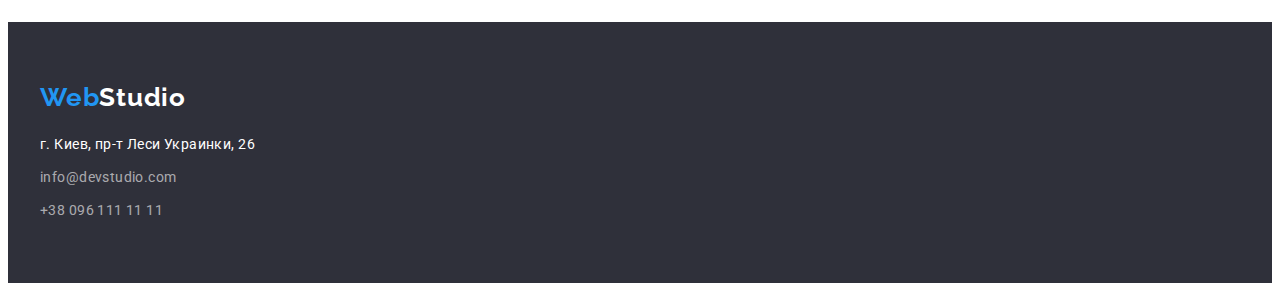
==== commit 0200a169: "done+" ====
--- a/portfolio.html
+++ b/portfolio.html
@@ -20,7 +20,7 @@
 <body>
     <!--Шапка-->
     <!--Шапка-->
-    <header class="header">
+    <header class="header header-portfolio">
         <div class="container header-container">
             <a class="logo" href="./index.html">Web<span class="link logo-link">Studio</span> </a>
             <nav class="main-nav">
@@ -56,64 +56,83 @@
                     <li class="item work-item">
                         <a href="" class="link"><img class="sub-img" src="./images/portfolio/laptopcard1.jpg"
                                 alt="открытый ноутбук" width="370" height="294" />
-                            <h3 class="subject">Технокряк</h3>
-                            <p class="desc">Веб-сайт</p>
+                            <div class="sub-div">
+                                <h3 class="subject">Технокряк</h3>
+                                <p class="desc">Веб-сайт</p>
+                            </div>
                         </a>
                     </li>
                     <li class="item work-item">
                         <a href="" class="link"><img class="sub-img" src="./images/portfolio/bascket2.jpg"
                                 alt="два баскетболиста" width="370" height="294" />
-                            <h3 lang="en" class="subject"><span lang="ru">Постер</span> New Orlean vs Golden Star</h3>
-                            <p class="desc">Дизайн</p>
+                            <div class="sub-div">
+                                <h3 lang="en" class="subject"><span lang="ru">Постер</span> New Orlean vs Golden Star
+                                </h3>
+                                <p class="desc">Дизайн</p>
+                            </div>
                         </a>
                     </li>
                     <li class="item work-item">
                         <a href="" class="link"><img class="sub-img" src="./images/portfolio/seafood3.jpg"
                                 alt="логотип ресторана" width="370" height="294" />
-                            <h3 class="subject">Ресторан <span lang="en">Seafood</span></h3>
-                            <p class="desc">Приложение</p>
+                            <div class="sub-div">
+                                <h3 class="subject">Ресторан <span lang="en">Seafood</span></h3>
+                                <p class="desc">Приложение</p>
+                            </div>
                         </a>
                     </li>
                     <li class="item work-item">
                         <a href="" class="link"><img class="sub-img" src="./images/portfolio/headphones4.jpg"
                                 alt="черные наушники" width="370" height="294" />
-                            <h3 class="subject">Проект Prime</h3>
-                            <p class="desc">Маркетинг</p>
+                            <div class="sub-div">
+                                <h3 class="subject">Проект Prime</h3>
+                                <p class="desc">Маркетинг</p>
+                            </div>
                         </a>
                     </li>
                     <li class="item work-item">
                         <a href="" class="link"><img class="sub-img" src="./images/portfolio/box5.jpg"
                                 alt=" две посылки" width="370" height="294" />
-                            <h3 class="subject">Проект <span lang="en">Boxes</span></h3>
-                            <p class="desc">Приложение</p>
+                            <div class="sub-div">
+                                <h3 class="subject">Проект <span lang="en">Boxes</span></h3>
+                                <p class="desc">Приложение</p>
+                            </div>
                         </a>
                     </li>
                     <li class="item work-item">
                         <a href="" class="link"><img class="sub-img" src="./images/portfolio/inspiration6.jpg"
                                 alt=" монитор епл" width="370" height="294" />
-                            <h3 lang="en" class="subject">Inspiration has no Borders</h3>
-                            <p class="desc">Веб-сайт</p>
+                            <div class="sub-div">
+                                <h3 lang="en" class="subject">Inspiration has no Borders</h3>
+                                <p class="desc">Веб-сайт</p>
+                            </div>
                         </a>
                     </li>
                     <li class="item work-item">
                         <a href="" class="link"><img class="sub-img" src="./images/portfolio/book7.jpg"
                                 alt="открытая книжка" width="370" height="294" />
-                            <h3 class="subject">Издание <span lang="en">Limited Edition</span></h3>
-                            <p class="desc">Дизайн</p>
+                            <div class="sub-div">
+                                <h3 class="subject">Издание <span lang="en">Limited Edition</span></h3>
+                                <p class="desc">Дизайн</p>
+                            </div>
                         </a>
                     </li>
                     <li class="item work-item">
                         <a href="" class="link"><img class="sub-img" src="./images/portfolio/labtag8.jpg"
                                 alt="бирка ЛАБ" width="370" height="294" />
-                            <h3 class="subject">Проект LAB</h3>
-                            <p class="desc">Маркетинг</p>
+                            <div class="sub-div">
+                                <h3 class="subject">Проект LAB</h3>
+                                <p class="desc">Маркетинг</p>
+                            </div>
                         </a>
                     </li>
                     <li class="item work-item">
                         <a href="" class="link"><img class="sub-img" src="./images/portfolio/crowing9.jpg"
                                 alt="человек печатает на ноутбуке" width="370" height="294" />
-                            <h3 lang="en" class="subject">Growing Business</h3>
-                            <p class="desc">Приложение</p>
+                            <div class="sub-div">
+                                <h3 lang="en" class="subject">Growing Business</h3>
+                                <p class="desc">Приложение</p>
+                            </div>
                         </a>
                     </li>
                 </ul>
--- a/css/styles.css
+++ b/css/styles.css
@@ -9,6 +9,7 @@
   --main-bg-color: #e5e5e5;
   --secondary-bg-color: #2f303a;
   --our-team-bg-color: #f5f4fa;
+  --border-header-portfolio: #ececec;
 }
 body {
   font-family: var(--main-fotn);
@@ -49,6 +50,8 @@
 }
 img {
   display: block;
+  max-width: 100%, 
+  height: auto;
 }
 h1,
 h2,
@@ -285,9 +288,10 @@
 .team-item:last-child {
   margin-right: 0;
 }
-.img-item {
-  margin-bottom: 30px;
-}
+.team-description{
+padding: 30px 61px 30px 52px;
+}
+
 .title-list {
   margin-bottom: 10px;
   font-weight: 500;
@@ -298,7 +302,6 @@
   color: var(--title-text-color);
 }
 .text-job {
-  margin-bottom: 10px;
   font-size: 16px;
   line-height: 1.19;
   text-align: center;
@@ -337,7 +340,9 @@
   margin-bottom: 9px;
 }
 /* ==============Портфолио кнопки=============== */
-
+.header-portfolio {
+  border: 1px solid var(--border-header-portfolio);
+}
 .list-projects {
   display: flex;
   align-items: center;
@@ -396,6 +401,9 @@
 }
 .work-item:nth-last-child(-n + 3) {
   margin-bottom: 0;
+}
+.sub-div{
+  padding: 20px 24px;
 }
 .desc {
   font-size: 16px;
@@ -411,6 +419,3 @@
   letter-spacing: 0.06em;
   color: var(--title-text-color);
 }
-.sub-img {
-  margin-bottom: 20px;
-}
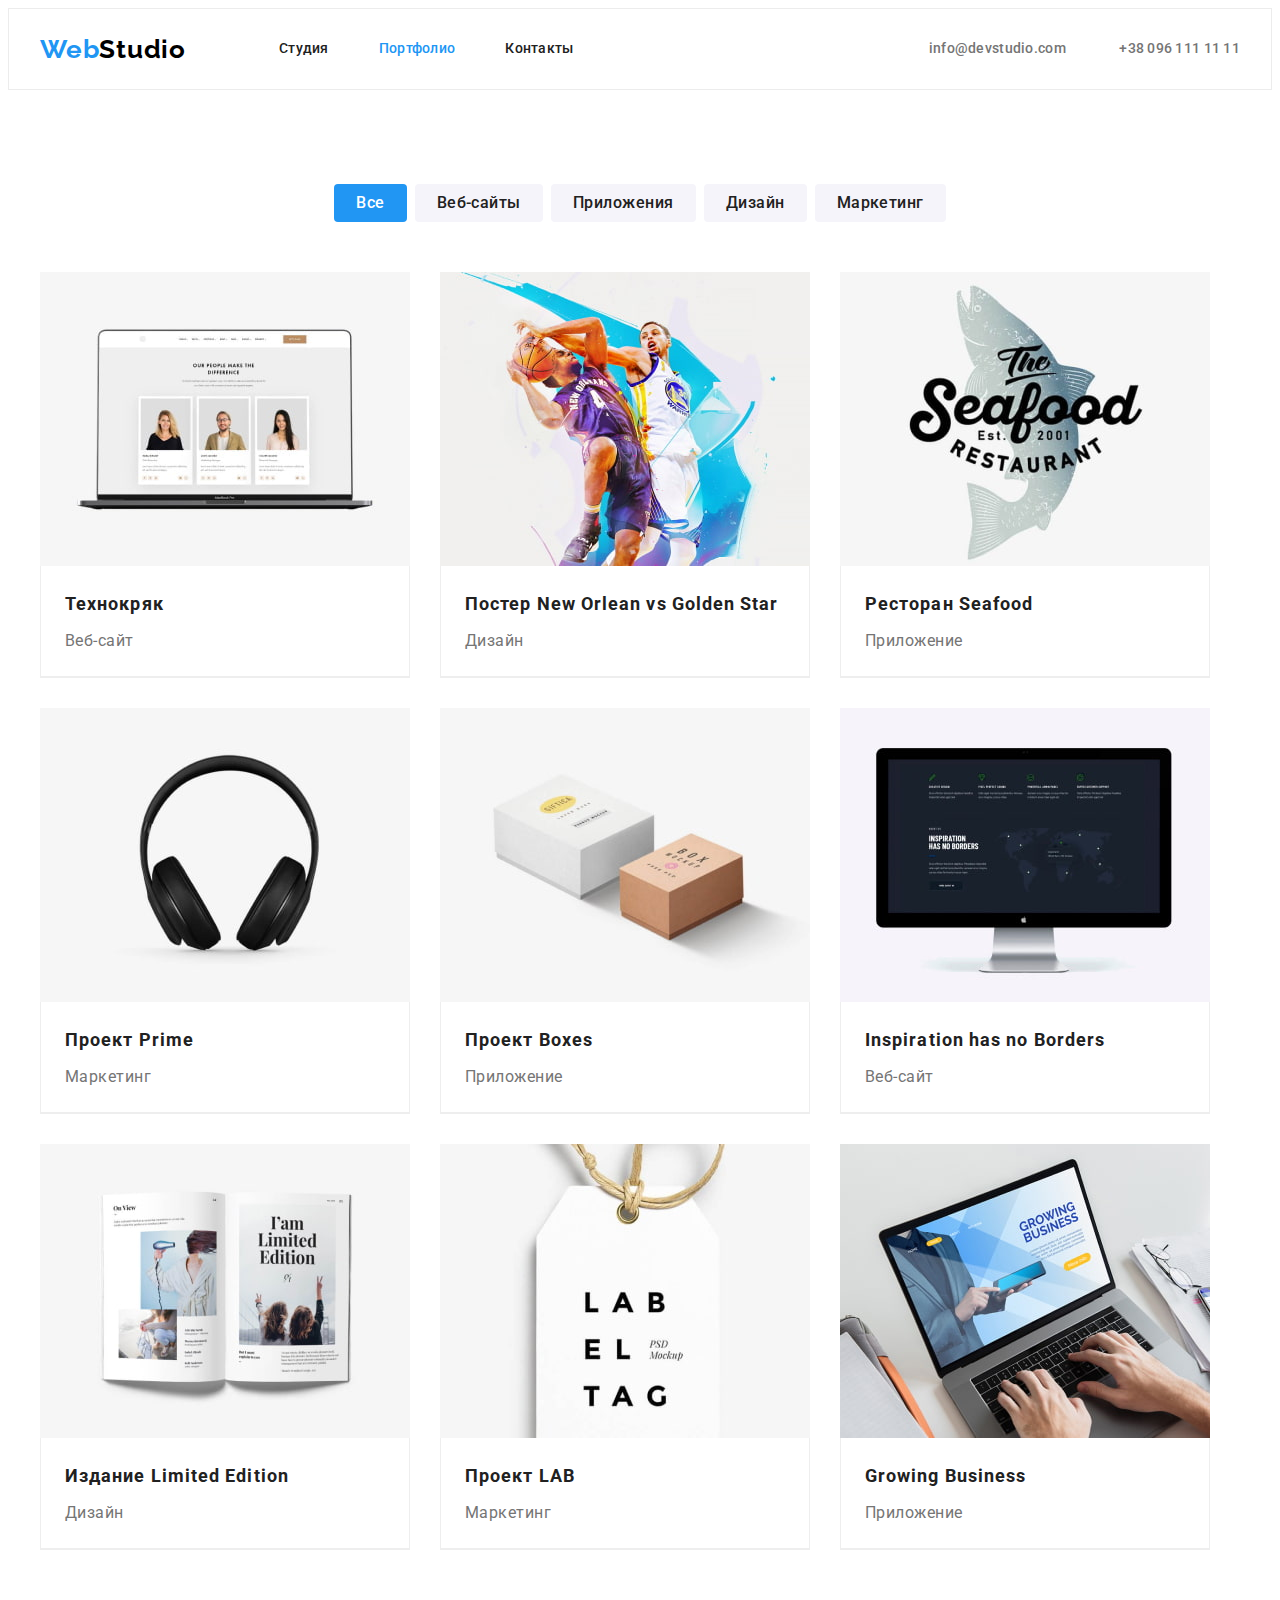
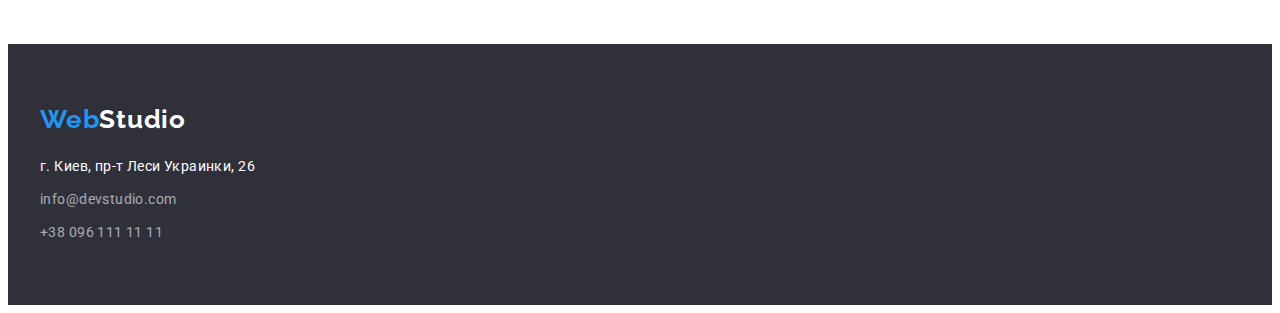
==== commit 7727c941: "оопрацьоване" ====
--- a/portfolio.html
+++ b/portfolio.html
@@ -146,9 +146,11 @@
             <address id="address">
                 <p class="address">г. Киев, пр-т Леси Украинки, 26</p>
                 <ul class="list">
-                    <li class="item"><a href="mailto:info@devstudio.com" class="link footer-mail">info@devstudio.com</a>
+                    <li class="item footer-item"><a href="mailto:info@devstudio.com"
+                            class="link footer-mail">info@devstudio.com</a>
                     </li>
-                    <li class="item"><a href="tel:+380961111111" class="link footer-phone">+38 096 111 11 11</a></li>
+                    <li class="item footer-item"><a href="tel:+380961111111" class="link footer-phone">+38 096 111 11
+                            11</a></li>
                 </ul>
             </address>
         </div>
--- a/css/styles.css
+++ b/css/styles.css
@@ -50,7 +50,7 @@
 }
 img {
   display: block;
-  max-width: 100%, 
+  max-width: 100%;
   height: auto;
 }
 h1,
@@ -74,7 +74,9 @@
 }
 
 /* ============Header============= */
-
+.header {
+  border-bottom: 1px solid #ececec;
+}
 .header-container {
   display: flex;
   align-items: center;
@@ -133,8 +135,10 @@
 .item-nav {
   display: inline;
 }
+.item-nav:first-child {
+  margin-right: 50px;
+}
 .mail {
-  margin-right: 50px;
   padding-top: 32px;
   padding-bottom: 32px;
 
@@ -288,8 +292,8 @@
 .team-item:last-child {
   margin-right: 0;
 }
-.team-description{
-padding: 30px 61px 30px 52px;
+.team-description {
+  padding: 30px 20px 30px 20px;
 }
 
 .title-list {
@@ -335,9 +339,11 @@
   color: rgba(255, 255, 255, 0.6);
   text-decoration: none;
 }
+.footer-item:first-child {
+  margin-bottom: 9px;
+}
 .footer-mail {
   display: block;
-  margin-bottom: 9px;
 }
 /* ==============Портфолио кнопки=============== */
 .header-portfolio {
@@ -362,9 +368,11 @@
 
   border: transparent;
 }
+.list-projects {
+  margin-bottom: 50px;
+}
 .item-projects {
   margin-right: 8px;
-  margin-bottom: 34px;
 }
 
 .item-projects:last-child {
@@ -395,6 +403,7 @@
   max-width: 370px;
   margin-right: 30px;
   margin-bottom: 30px;
+  border-bottom: 1px solid #eeeeee;
 }
 .work-item:nth-child(3n) {
   margin-right: 0;
@@ -402,8 +411,10 @@
 .work-item:nth-last-child(-n + 3) {
   margin-bottom: 0;
 }
-.sub-div{
+.sub-div {
   padding: 20px 24px;
+  border: 1px solid #eeeeee;
+  border-top: none;
 }
 .desc {
   font-size: 16px;
